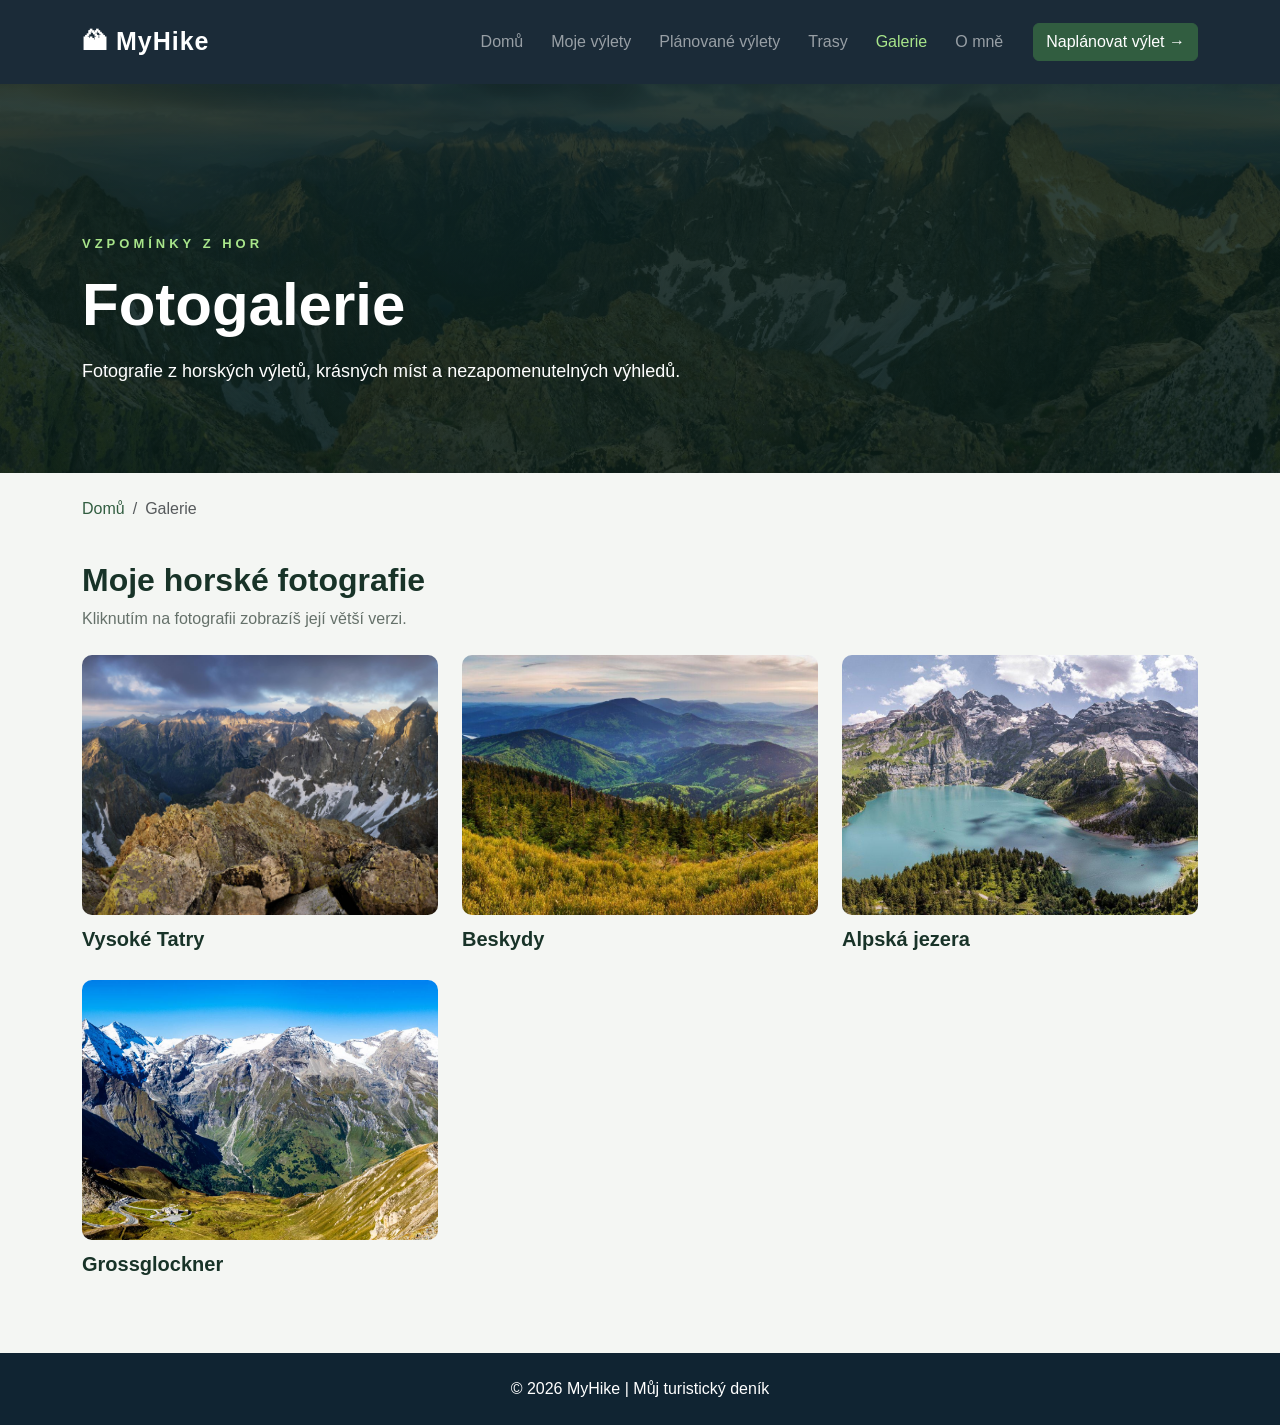
==== galerie.html @ 787a1495 "Add files via upload" ====
<!DOCTYPE html>
<html lang="cs">

<head>
    <meta charset="UTF-8">
    <meta name="viewport" content="width=device-width, initial-scale=1.0">

    <title>Galerie | MyHike</title>

    <link href="https://cdn.jsdelivr.net/npm/bootstrap@5.3.3/dist/css/bootstrap.min.css"
        rel="stylesheet">

    <link rel="stylesheet" href="css/style.css">
</head>

<body>

    <!-- NAVIGACE -->
    <nav class="navbar navbar-expand-lg navbar-dark">
        <div class="container">

            <a class="navbar-brand fw-bold" href="index.html">🏔 MyHike</a>

            <button class="navbar-toggler" type="button"
                data-bs-toggle="collapse" data-bs-target="#menu"
                aria-controls="menu" aria-expanded="false"
                aria-label="Otevřít navigaci">

                <span class="navbar-toggler-icon"></span>
            </button>

            <div class="collapse navbar-collapse" id="menu">

                <ul class="navbar-nav ms-auto">
                    <li class="nav-item"><a class="nav-link" href="index.html">Domů</a></li>
                    <li class="nav-item"><a class="nav-link" href="vylety.html">Moje výlety</a></li>
                    <li class="nav-item"><a class="nav-link" href="plany.html">Plánované výlety</a></li>
                    <li class="nav-item"><a class="nav-link" href="trasy.html">Trasy</a></li>
                    <li class="nav-item"><a class="nav-link active" href="galerie.html">Galerie</a></li>
                    <li class="nav-item"><a class="nav-link" href="kontakt.html">O mně</a></li>
                </ul>

                <a href="plany.html" class="btn btn-success ms-lg-3">
                    Naplánovat výlet →
                </a>

            </div>
        </div>
    </nav>


    <!-- HLAVIČKA -->
    <header class="subpage-header">
        <div class="container">

            <p class="hero-label">VZPOMÍNKY Z HOR</p>

            <h1>Fotogalerie</h1>

            <p>
                Fotografie z horských výletů,
                krásných míst a nezapomenutelných výhledů.
            </p>

        </div>
    </header>


    <!-- DROBEČKOVÁ NAVIGACE -->
    <div class="container mt-4">

        <nav aria-label="breadcrumb">
            <ol class="breadcrumb">

                <li class="breadcrumb-item">
                    <a href="index.html">Domů</a>
                </li>

                <li class="breadcrumb-item active" aria-current="page">
                    Galerie
                </li>

            </ol>
        </nav>

    </div>


    <!-- GALERIE -->
    <main class="container py-4">

        <div class="section-heading mb-4">
            <h2>Moje horské fotografie</h2>
            <p>Kliknutím na fotografii zobrazíš její větší verzi.</p>
        </div>


        <div class="row g-4">

            <!-- FOTO 1 -->
            <div class="col-12 col-sm-6 col-lg-4">
                <button class="gallery-button"
                    type="button"
                    data-bs-toggle="modal"
                    data-bs-target="#photoModal"
                    data-photo="images/uvod1.jpg"
                    data-title="Vysoké Tatry"
                    data-description="Horské panorama Vysokých Tater.">

                    <img src="images/uvod1.jpg"
                        class="gallery-image"
                        alt="Vysoké Tatry">

                </button>
                <h3 class="gallery-caption">Vysoké Tatry</h3>
            </div>


            <!-- FOTO 2 -->
            <div class="col-12 col-sm-6 col-lg-4">
                <button class="gallery-button"
                    type="button"
                    data-bs-toggle="modal"
                    data-bs-target="#photoModal"
                    data-photo="images/uvod2.jpg"
                    data-title="Beskydy"
                    data-description="Krásná krajina Moravskoslezských Beskyd.">

                    <img src="images/uvod2.jpg"
                        class="gallery-image"
                        alt="Beskydy">

                </button>
                <h3 class="gallery-caption">Beskydy</h3>
            </div>


            <!-- FOTO 3 -->
            <div class="col-12 col-sm-6 col-lg-4">
                <button class="gallery-button"
                    type="button"
                    data-bs-toggle="modal"
                    data-bs-target="#photoModal"
                    data-photo="images/uvod3.jpg"
                    data-title="Alpská jezera"
                    data-description="Horské jezero obklopené alpskými vrcholy.">

                    <img src="images/uvod3.jpg"
                        class="gallery-image"
                        alt="Alpské jezero">

                </button>
                <h3 class="gallery-caption">Alpská jezera</h3>
            </div>


            <!-- FOTO 4 -->
            <div class="col-12 col-sm-6 col-lg-4">
                <button class="gallery-button"
                    type="button"
                    data-bs-toggle="modal"
                    data-bs-target="#photoModal"
                    data-photo="images/uvod4.jpg"
                    data-title="Grossglockner"
                    data-description="Horská krajina v okolí Grossglockneru.">

                    <img src="images/uvod4.jpg"
                        class="gallery-image"
                        alt="Grossglockner">

                </button>
                <h3 class="gallery-caption">Grossglockner</h3>
            </div>

        </div>

    </main>


    <!-- MODÁLNÍ OKNO -->
    <div class="modal fade" id="photoModal" tabindex="-1"
        aria-labelledby="photoModalTitle" aria-hidden="true">

        <div class="modal-dialog modal-lg modal-dialog-centered">

            <div class="modal-content">

                <div class="modal-header">
                    <h2 class="modal-title fs-5" id="photoModalTitle">
                        Fotografie
                    </h2>

                    <button type="button" class="btn-close"
                        data-bs-dismiss="modal"
                        aria-label="Zavřít">
                    </button>
                </div>

                <div class="modal-body">

                    <img id="modalPhoto"
                        src=""
                        class="modal-photo"
                        alt="Zvětšená fotografie">

                    <p id="modalDescription" class="mt-3 mb-0"></p>

                </div>

                <div class="modal-footer">
                    <button type="button" class="btn btn-success"
                        data-bs-dismiss="modal">
                        Zavřít
                    </button>
                </div>

            </div>

        </div>
    </div>


    <!-- PATIČKA -->
    <footer class="text-center py-4 mt-5">
        <p class="mb-0">© 2026 MyHike | Můj turistický deník</p>
    </footer>


    <!-- BOOTSTRAP JAVASCRIPT -->
    <script src="https://cdn.jsdelivr.net/npm/bootstrap@5.3.3/dist/js/bootstrap.bundle.min.js"></script>


    <!-- FUNKCE GALERIE -->
    <script>
        const photoModal = document.getElementById('photoModal');

        photoModal.addEventListener('show.bs.modal', function (event) {

            const button = event.relatedTarget;

            const photo = button.getAttribute('data-photo');
            const title = button.getAttribute('data-title');
            const description = button.getAttribute('data-description');

            document.getElementById('modalPhoto').src = photo;
            document.getElementById('modalPhoto').alt = title;
            document.getElementById('photoModalTitle').textContent = title;
            document.getElementById('modalDescription').textContent = description;

        });
    </script>

</body>
</html>
---- css/style.css ----
/* ========================================
   MYHIKE - HLAVNÍ STYLY WEBU
   ======================================== */


/* ZÁKLADNÍ NASTAVENÍ */

* {
    box-sizing: border-box;
}

body {
    margin: 0;
    font-family: Arial, sans-serif;
    background-color: #f4f6f3;
    color: #183328;
}


/* ========================================
   NAVIGACE
   ======================================== */

.navbar {
    position: relative;
    background-color: #1b2b38;
    padding: 18px 0;
    width: 100%;
    z-index: 1000;
}

.navbar-brand {
    font-size: 25px;
    font-weight: bold;
    letter-spacing: 1px;
}

.nav-link {
    margin: 0 6px;
    transition: color 0.3s;
}

.nav-link:hover {
    color: #a8e58a !important;
}

.nav-link.active {
    color: #a8e58a !important;
}


/* ========================================
   ÚVODNÍ CAROUSEL
   ======================================== */

#heroCarousel {
    position: relative;
    width: 100%;
    overflow: hidden;
}

#heroCarousel .carousel-inner {
    width: 100%;
}

#heroCarousel .carousel-item {
    height: 720px;
    background-color: transparent;
}

#heroCarousel .carousel-item img {
    display: block;
    width: 100%;
    height: 720px;
    object-fit: cover;
}

.hero-image {
    display: block;
    width: 100%;
    height: 720px;
    object-fit: cover;
    object-position: center;
    filter: brightness(55%);
}


/* TEXT PŘES FOTOGRAFIE */

.hero-overlay {
    position: absolute;
    inset: 0;
    display: flex;
    align-items: center;
    color: white;
    pointer-events: none;
    z-index: 2;
}

.hero-overlay .container {
    padding-top: 80px;
}

.hero-label {
    letter-spacing: 4px;
    font-size: 13px;
    font-weight: bold;
    color: #a8e58a;
}

.hero-overlay h1 {
    font-size: clamp(42px, 6vw, 76px);
    font-weight: bold;
    line-height: 1.1;
    margin: 25px 0;
}

.hero-overlay h1 span {
    color: #a8e58a;
}

.hero-text {
    max-width: 470px;
    font-size: 18px;
    line-height: 1.7;
    margin-bottom: 30px;
}

.hero-overlay a {
    pointer-events: auto;
}


/* OVLÁDÁNÍ CAROUSELU */

#heroCarousel .carousel-indicators {
    z-index: 4;
}

#heroCarousel .carousel-control-prev,
#heroCarousel .carousel-control-next {
    z-index: 4;
    width: 8%;
}


/* ========================================
   TLAČÍTKA
   ======================================== */

.btn-success {
    background-color: #315d40;
    border-color: #315d40;
}

.btn-success:hover {
    background-color: #244832;
    border-color: #244832;
}


/* ========================================
   STATISTIKY
   ======================================== */

.statistics {
    background-color: #ffffff;
    padding: 50px 0;
}

.statistics h2 {
    color: #315d40;
    font-size: 38px;
    font-weight: bold;
}

.statistics p {
    color: #65716a;
    font-size: 16px;
}


/* ========================================
   PATIČKA
   ======================================== */

footer {
    background-color: #102432;
    color: white;
}


/* ========================================
   RESPONZIVNÍ ZOBRAZENÍ
   ======================================== */

@media (max-width: 768px) {

    .navbar {
        padding: 12px 0;
    }

    #heroCarousel .carousel-item {
        height: 650px;
    }

    .hero-image {
        height: 650px;
    }

    .hero-overlay .container {
        padding-top: 100px;
    }

    .hero-overlay h1 {
        font-size: 42px;
    }

    .hero-text {
        font-size: 16px;
        max-width: 90%;
    }

    .statistics h2 {
        font-size: 32px;
    }

}


@media (max-width: 480px) {

    #heroCarousel .carousel-item {
        height: 600px;
    }

    .hero-image {
        height: 600px;
    }

    .hero-overlay h1 {
        font-size: 36px;
    }

    .hero-label {
        font-size: 11px;
        letter-spacing: 2px;
    }

}

/* ========================================
   STRÁNKA MOJE VÝLETY
   ======================================== */

.subpage-header {
    background: linear-gradient(
        rgba(10, 30, 25, 0.85),
        rgba(10, 30, 25, 0.85)
    ),
    url("../images/uvod1.jpg") center/cover;

    color: white;
    padding: 150px 0 70px;
}

.subpage-header h1 {
    font-size: clamp(38px, 5vw, 60px);
    font-weight: bold;
    margin: 15px 0;
}

.subpage-header p:not(.hero-label) {
    max-width: 600px;
    font-size: 18px;
    line-height: 1.7;
}

.breadcrumb a {
    color: #315d40;
    text-decoration: none;
}

.section-heading h2 {
    color: #183328;
    font-size: 32px;
    font-weight: bold;
}

.section-heading p {
    color: #65716a;
}

.hike-card {
    border: none;
    border-radius: 12px;
    overflow: hidden;
    box-shadow: 0 4px 18px rgba(0, 0, 0, 0.08);
    transition: transform 0.3s, box-shadow 0.3s;
}

.hike-card:hover {
    transform: translateY(-5px);
    box-shadow: 0 8px 24px rgba(0, 0, 0, 0.14);
}

.hike-card .card-img-top {
    height: 230px;
    object-fit: cover;
}

.hike-card .card-title {
    color: #183328;
    font-size: 22px;
    font-weight: bold;
}

.hike-card .card-text {
    color: #65716a;
    line-height: 1.6;
}

.hike-detail {
    color: #315d40;
    font-size: 14px;
}

/* ========================================
   TABULKA TURISTICKÝCH TRAS
   ======================================== */

#trasyTable {
    font-size: 14px;
}

#trasyTable thead th {
    background-color: #1b2b38;
    color: white;
    padding: 14px 10px;
    white-space: nowrap;
}

#trasyTable tbody td {
    padding: 12px 10px;
}

.dataTables_wrapper {
    margin-top: 20px;
    margin-bottom: 30px;
}

.dataTables_wrapper .form-control,
.dataTables_wrapper .form-select {
    border-radius: 6px;
    border: 1px solid #ced4da;
}

.dataTables_wrapper .page-link {
    color: #315d40;
}


.dataTables_wrapper .page-item.active .page-link {
    background-color: transparent;
    border-color: #315d40;
    color: #315d40;
    font-weight: bold;
}

/* ========================================
   FOTOGALERIE
   ======================================== */

.gallery-button {
    display: block;
    width: 100%;
    padding: 0;
    border: none;
    background: transparent;
    overflow: hidden;
    border-radius: 10px;
    cursor: pointer;
}

.gallery-image {
    display: block;
    width: 100%;
    height: 260px;
    object-fit: cover;
    transition: transform 0.4s, filter 0.4s;
}

.gallery-button:hover .gallery-image {
    transform: scale(1.05);
    filter: brightness(80%);
}

.gallery-caption {
    margin-top: 12px;
    margin-bottom: 5px;
    font-size: 20px;
    font-weight: bold;
    color: #183328;
}

.modal-photo {
    display: block;
    width: 100%;
    max-height: 65vh;
    object-fit: contain;
    border-radius: 8px;
}

/* ========================================
   STRÁNKA O MNĚ A KONTAKT
   ======================================== */

.about-section {
    max-width: 850px;
}

.about-section p {
    color: #65716a;
    font-size: 17px;
    line-height: 1.8;
}

.contact-section {
    max-width: 900px;
    margin: 0 auto;
    padding: 30px;
    background-color: white;
    border-radius: 12px;
    box-shadow: 0 4px 18px rgba(0, 0, 0, 0.07);
}

.contact-form .form-label {
    font-weight: 600;
    color: #183328;
}

.contact-form .form-control,
.contact-form .form-select {
    padding: 11px 12px;
    border-color: #d5ddd7;
}

.contact-form .form-control:focus,
.contact-form .form-select:focus {
    border-color: #315d40;
    box-shadow: 0 0 0 0.2rem rgba(49, 93, 64, 0.15);
}

.contact-form .form-check-input:checked {
    background-color: #315d40;
    border-color: #315d40;
}

@media (max-width: 576px) {
    .contact-section {
        padding: 20px 15px;
    }
}

/* ========================================
   PŘEPÍNACÍ ZÁLOŽKY
   ======================================== */

.tabs-section {
    max-width: 1140px;
}

.hike-tab-content {
    background-color: white;
    border: 1px solid #dee2e6;
    border-top: none;
    padding: 30px;
    border-radius: 0 0 10px 10px;
    min-height: 250px;
}

.hike-tab-content h3 {
    color: #183328;
    font-size: 24px;
    font-weight: bold;
    margin-bottom: 15px;
}

.hike-tab-content p,
.hike-tab-content li {
    color: #65716a;
    line-height: 1.8;
}

.hike-tab-content ul {
    padding-left: 22px;
    margin-bottom: 22px;
}

#myHikeTabs .nav-link {
    color: #315d40;
}

#myHikeTabs .nav-link.active {
    color: #183328;
    font-weight: bold;
    border-color: #dee2e6 #dee2e6 white;
}

@media (max-width: 576px) {

    .hike-tab-content {
        padding: 20px 15px;
    }

    #myHikeTabs .nav-link {
        padding: 10px 8px;
        font-size: 13px;
    }

}
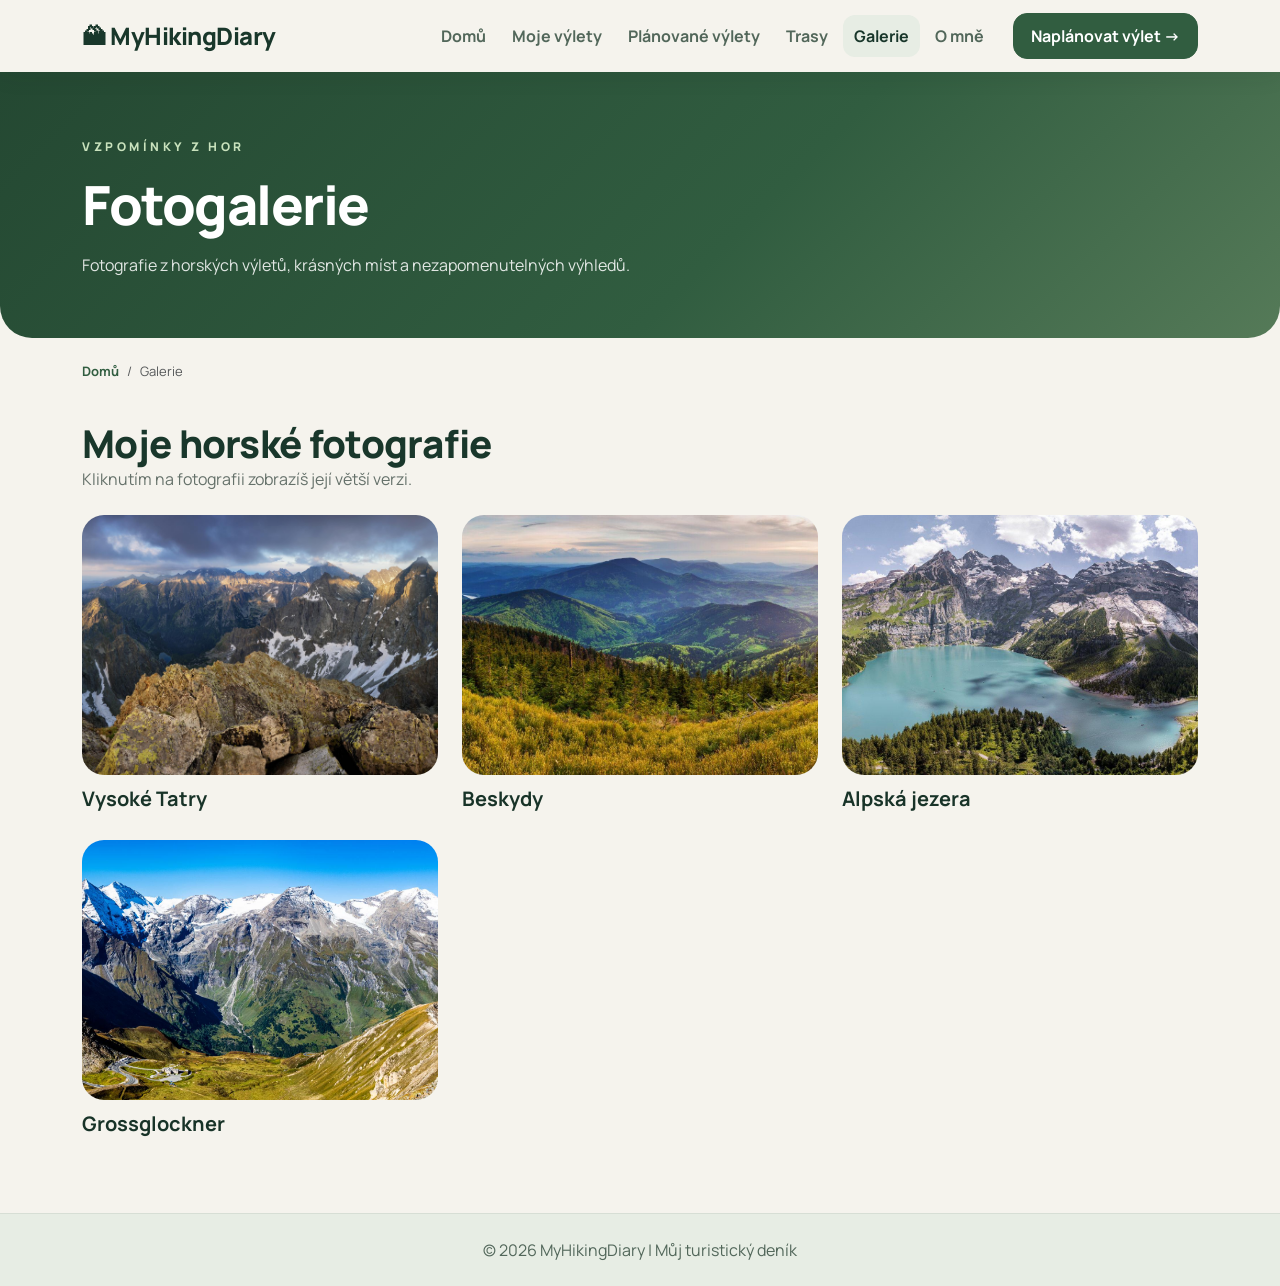
==== commit b5aed290: "Add files via upload" ====
--- a/galerie.html
+++ b/galerie.html
@@ -1,255 +1,260 @@
-
-<!DOCTYPE html>
-<html lang="cs">
-
-<head>
-    <meta charset="UTF-8">
-    <meta name="viewport" content="width=device-width, initial-scale=1.0">
-
-    <title>Galerie | MyHike</title>
-
-    <link href="https://cdn.jsdelivr.net/npm/bootstrap@5.3.3/dist/css/bootstrap.min.css"
-        rel="stylesheet">
-
-    <link rel="stylesheet" href="css/style.css">
-</head>
-
-<body>
-
-    <!-- NAVIGACE -->
-    <nav class="navbar navbar-expand-lg navbar-dark">
-        <div class="container">
-
-            <a class="navbar-brand fw-bold" href="index.html">🏔 MyHike</a>
-
-            <button class="navbar-toggler" type="button"
-                data-bs-toggle="collapse" data-bs-target="#menu"
-                aria-controls="menu" aria-expanded="false"
-                aria-label="Otevřít navigaci">
-
-                <span class="navbar-toggler-icon"></span>
-            </button>
-
-            <div class="collapse navbar-collapse" id="menu">
-
-                <ul class="navbar-nav ms-auto">
-                    <li class="nav-item"><a class="nav-link" href="index.html">Domů</a></li>
-                    <li class="nav-item"><a class="nav-link" href="vylety.html">Moje výlety</a></li>
-                    <li class="nav-item"><a class="nav-link" href="plany.html">Plánované výlety</a></li>
-                    <li class="nav-item"><a class="nav-link" href="trasy.html">Trasy</a></li>
-                    <li class="nav-item"><a class="nav-link active" href="galerie.html">Galerie</a></li>
-                    <li class="nav-item"><a class="nav-link" href="kontakt.html">O mně</a></li>
-                </ul>
-
-                <a href="plany.html" class="btn btn-success ms-lg-3">
-                    Naplánovat výlet →
-                </a>
-
-            </div>
-        </div>
-    </nav>
-
-
-    <!-- HLAVIČKA -->
-    <header class="subpage-header">
-        <div class="container">
-
-            <p class="hero-label">VZPOMÍNKY Z HOR</p>
-
-            <h1>Fotogalerie</h1>
-
-            <p>
-                Fotografie z horských výletů,
-                krásných míst a nezapomenutelných výhledů.
-            </p>
-
-        </div>
-    </header>
-
-
-    <!-- DROBEČKOVÁ NAVIGACE -->
-    <div class="container mt-4">
-
-        <nav aria-label="breadcrumb">
-            <ol class="breadcrumb">
-
-                <li class="breadcrumb-item">
-                    <a href="index.html">Domů</a>
-                </li>
-
-                <li class="breadcrumb-item active" aria-current="page">
-                    Galerie
-                </li>
-
-            </ol>
-        </nav>
-
-    </div>
-
-
-    <!-- GALERIE -->
-    <main class="container py-4">
-
-        <div class="section-heading mb-4">
-            <h2>Moje horské fotografie</h2>
-            <p>Kliknutím na fotografii zobrazíš její větší verzi.</p>
-        </div>
-
-
-        <div class="row g-4">
-
-            <!-- FOTO 1 -->
-            <div class="col-12 col-sm-6 col-lg-4">
-                <button class="gallery-button"
-                    type="button"
-                    data-bs-toggle="modal"
-                    data-bs-target="#photoModal"
-                    data-photo="images/uvod1.jpg"
-                    data-title="Vysoké Tatry"
-                    data-description="Horské panorama Vysokých Tater.">
-
-                    <img src="images/uvod1.jpg"
-                        class="gallery-image"
-                        alt="Vysoké Tatry">
-
-                </button>
-                <h3 class="gallery-caption">Vysoké Tatry</h3>
-            </div>
-
-
-            <!-- FOTO 2 -->
-            <div class="col-12 col-sm-6 col-lg-4">
-                <button class="gallery-button"
-                    type="button"
-                    data-bs-toggle="modal"
-                    data-bs-target="#photoModal"
-                    data-photo="images/uvod2.jpg"
-                    data-title="Beskydy"
-                    data-description="Krásná krajina Moravskoslezských Beskyd.">
-
-                    <img src="images/uvod2.jpg"
-                        class="gallery-image"
-                        alt="Beskydy">
-
-                </button>
-                <h3 class="gallery-caption">Beskydy</h3>
-            </div>
-
-
-            <!-- FOTO 3 -->
-            <div class="col-12 col-sm-6 col-lg-4">
-                <button class="gallery-button"
-                    type="button"
-                    data-bs-toggle="modal"
-                    data-bs-target="#photoModal"
-                    data-photo="images/uvod3.jpg"
-                    data-title="Alpská jezera"
-                    data-description="Horské jezero obklopené alpskými vrcholy.">
-
-                    <img src="images/uvod3.jpg"
-                        class="gallery-image"
-                        alt="Alpské jezero">
-
-                </button>
-                <h3 class="gallery-caption">Alpská jezera</h3>
-            </div>
-
-
-            <!-- FOTO 4 -->
-            <div class="col-12 col-sm-6 col-lg-4">
-                <button class="gallery-button"
-                    type="button"
-                    data-bs-toggle="modal"
-                    data-bs-target="#photoModal"
-                    data-photo="images/uvod4.jpg"
-                    data-title="Grossglockner"
-                    data-description="Horská krajina v okolí Grossglockneru.">
-
-                    <img src="images/uvod4.jpg"
-                        class="gallery-image"
-                        alt="Grossglockner">
-
-                </button>
-                <h3 class="gallery-caption">Grossglockner</h3>
-            </div>
-
-        </div>
-
-    </main>
-
-
-    <!-- MODÁLNÍ OKNO -->
-    <div class="modal fade" id="photoModal" tabindex="-1"
-        aria-labelledby="photoModalTitle" aria-hidden="true">
-
-        <div class="modal-dialog modal-lg modal-dialog-centered">
-
-            <div class="modal-content">
-
-                <div class="modal-header">
-                    <h2 class="modal-title fs-5" id="photoModalTitle">
-                        Fotografie
-                    </h2>
-
-                    <button type="button" class="btn-close"
-                        data-bs-dismiss="modal"
-                        aria-label="Zavřít">
-                    </button>
-                </div>
-
-                <div class="modal-body">
-
-                    <img id="modalPhoto"
-                        src=""
-                        class="modal-photo"
-                        alt="Zvětšená fotografie">
-
-                    <p id="modalDescription" class="mt-3 mb-0"></p>
-
-                </div>
-
-                <div class="modal-footer">
-                    <button type="button" class="btn btn-success"
-                        data-bs-dismiss="modal">
-                        Zavřít
-                    </button>
-                </div>
-
-            </div>
-
-        </div>
-    </div>
-
-
-    <!-- PATIČKA -->
-    <footer class="text-center py-4 mt-5">
-        <p class="mb-0">© 2026 MyHike | Můj turistický deník</p>
-    </footer>
-
-
-    <!-- BOOTSTRAP JAVASCRIPT -->
-    <script src="https://cdn.jsdelivr.net/npm/bootstrap@5.3.3/dist/js/bootstrap.bundle.min.js"></script>
-
-
-    <!-- FUNKCE GALERIE -->
-    <script>
-        const photoModal = document.getElementById('photoModal');
-
-        photoModal.addEventListener('show.bs.modal', function (event) {
-
-            const button = event.relatedTarget;
-
-            const photo = button.getAttribute('data-photo');
-            const title = button.getAttribute('data-title');
-            const description = button.getAttribute('data-description');
-
-            document.getElementById('modalPhoto').src = photo;
-            document.getElementById('modalPhoto').alt = title;
-            document.getElementById('photoModalTitle').textContent = title;
-            document.getElementById('modalDescription').textContent = description;
-
-        });
-    </script>
-
-</body>
-</html>
+
+<!DOCTYPE html>
+<html lang="cs">
+
+<head>
+    <meta charset="UTF-8">
+    <meta name="viewport" content="width=device-width, initial-scale=1.0">
+
+    <!-- Jednotné písmo Manrope -->
+    <link rel="preconnect" href="https://fonts.googleapis.com">
+    <link rel="preconnect" href="https://fonts.gstatic.com" crossorigin>
+    <link href="https://fonts.googleapis.com/css2?family=Manrope:wght@400;500;600;700;800&display=swap" rel="stylesheet">
+
+    <title>Galerie | MyHikingDiary</title>
+
+    <link href="https://cdn.jsdelivr.net/npm/bootstrap@5.3.3/dist/css/bootstrap.min.css"
+        rel="stylesheet">
+
+    <link rel="stylesheet" href="css/style.css">
+</head>
+
+<body>
+
+    <!-- NAVIGACE -->
+    <nav class="navbar navbar-expand-lg navbar-light sticky-top">
+        <div class="container">
+
+            <a class="navbar-brand fw-bold" href="index.html">🏔 MyHikingDiary</a>
+
+            <button class="navbar-toggler" type="button"
+                data-bs-toggle="collapse" data-bs-target="#menu"
+                aria-controls="menu" aria-expanded="false"
+                aria-label="Otevřít navigaci">
+
+                <span class="navbar-toggler-icon"></span>
+            </button>
+
+            <div class="collapse navbar-collapse" id="menu">
+
+                <ul class="navbar-nav ms-auto">
+                    <li class="nav-item"><a class="nav-link" href="index.html">Domů</a></li>
+                    <li class="nav-item"><a class="nav-link" href="vylety.html">Moje výlety</a></li>
+                    <li class="nav-item"><a class="nav-link" href="plany.html">Plánované výlety</a></li>
+                    <li class="nav-item"><a class="nav-link" href="trasy.html">Trasy</a></li>
+                    <li class="nav-item"><a class="nav-link active" href="galerie.html">Galerie</a></li>
+                    <li class="nav-item"><a class="nav-link" href="kontakt.html">O mně</a></li>
+                </ul>
+
+                <a href="plany.html" class="btn btn-success ms-lg-3">
+                    Naplánovat výlet →
+                </a>
+
+            </div>
+        </div>
+    </nav>
+
+
+    <!-- HLAVIČKA -->
+    <header class="subpage-header">
+        <div class="container">
+
+            <p class="hero-label">VZPOMÍNKY Z HOR</p>
+
+            <h1>Fotogalerie</h1>
+
+            <p>
+                Fotografie z horských výletů,
+                krásných míst a nezapomenutelných výhledů.
+            </p>
+
+        </div>
+    </header>
+
+
+    <!-- DROBEČKOVÁ NAVIGACE -->
+    <div class="container mt-4">
+
+        <nav aria-label="breadcrumb">
+            <ol class="breadcrumb">
+
+                <li class="breadcrumb-item">
+                    <a href="index.html">Domů</a>
+                </li>
+
+                <li class="breadcrumb-item active" aria-current="page">
+                    Galerie
+                </li>
+
+            </ol>
+        </nav>
+
+    </div>
+
+
+    <!-- GALERIE -->
+    <main class="container py-4">
+
+        <div class="section-heading mb-4">
+            <h2>Moje horské fotografie</h2>
+            <p>Kliknutím na fotografii zobrazíš její větší verzi.</p>
+        </div>
+
+
+        <div class="row g-4">
+
+            <!-- FOTO 1 -->
+            <div class="col-12 col-sm-6 col-lg-4">
+                <button class="gallery-button"
+                    type="button"
+                    data-bs-toggle="modal"
+                    data-bs-target="#photoModal"
+                    data-photo="images/uvod1.jpg"
+                    data-title="Vysoké Tatry"
+                    data-description="Horské panorama Vysokých Tater.">
+
+                    <img src="images/uvod1.jpg"
+                        class="gallery-image"
+                        alt="Vysoké Tatry">
+
+                </button>
+                <h3 class="gallery-caption">Vysoké Tatry</h3>
+            </div>
+
+
+            <!-- FOTO 2 -->
+            <div class="col-12 col-sm-6 col-lg-4">
+                <button class="gallery-button"
+                    type="button"
+                    data-bs-toggle="modal"
+                    data-bs-target="#photoModal"
+                    data-photo="images/uvod2.jpg"
+                    data-title="Beskydy"
+                    data-description="Krásná krajina Moravskoslezských Beskyd.">
+
+                    <img src="images/uvod2.jpg"
+                        class="gallery-image"
+                        alt="Beskydy">
+
+                </button>
+                <h3 class="gallery-caption">Beskydy</h3>
+            </div>
+
+
+            <!-- FOTO 3 -->
+            <div class="col-12 col-sm-6 col-lg-4">
+                <button class="gallery-button"
+                    type="button"
+                    data-bs-toggle="modal"
+                    data-bs-target="#photoModal"
+                    data-photo="images/uvod3.jpg"
+                    data-title="Alpská jezera"
+                    data-description="Horské jezero obklopené alpskými vrcholy.">
+
+                    <img src="images/uvod3.jpg"
+                        class="gallery-image"
+                        alt="Alpské jezero">
+
+                </button>
+                <h3 class="gallery-caption">Alpská jezera</h3>
+            </div>
+
+
+            <!-- FOTO 4 -->
+            <div class="col-12 col-sm-6 col-lg-4">
+                <button class="gallery-button"
+                    type="button"
+                    data-bs-toggle="modal"
+                    data-bs-target="#photoModal"
+                    data-photo="images/uvod4.jpg"
+                    data-title="Grossglockner"
+                    data-description="Horská krajina v okolí Grossglockneru.">
+
+                    <img src="images/uvod4.jpg"
+                        class="gallery-image"
+                        alt="Grossglockner">
+
+                </button>
+                <h3 class="gallery-caption">Grossglockner</h3>
+            </div>
+
+        </div>
+
+    </main>
+
+
+    <!-- MODÁLNÍ OKNO -->
+    <div class="modal fade" id="photoModal" tabindex="-1"
+        aria-labelledby="photoModalTitle" aria-hidden="true">
+
+        <div class="modal-dialog modal-lg modal-dialog-centered">
+
+            <div class="modal-content">
+
+                <div class="modal-header">
+                    <h2 class="modal-title fs-5" id="photoModalTitle">
+                        Fotografie
+                    </h2>
+
+                    <button type="button" class="btn-close"
+                        data-bs-dismiss="modal"
+                        aria-label="Zavřít">
+                    </button>
+                </div>
+
+                <div class="modal-body">
+
+                    <img id="modalPhoto"
+                        src=""
+                        class="modal-photo"
+                        alt="Zvětšená fotografie">
+
+                    <p id="modalDescription" class="mt-3 mb-0"></p>
+
+                </div>
+
+                <div class="modal-footer">
+                    <button type="button" class="btn btn-success"
+                        data-bs-dismiss="modal">
+                        Zavřít
+                    </button>
+                </div>
+
+            </div>
+
+        </div>
+    </div>
+
+
+    <!-- PATIČKA -->
+    <footer class="text-center py-4 mt-5">
+        <p class="mb-0">© 2026 MyHikingDiary | Můj turistický deník</p>
+    </footer>
+
+
+    <!-- BOOTSTRAP JAVASCRIPT -->
+    <script src="https://cdn.jsdelivr.net/npm/bootstrap@5.3.3/dist/js/bootstrap.bundle.min.js"></script>
+
+
+    <!-- FUNKCE GALERIE -->
+    <script>
+        const photoModal = document.getElementById('photoModal');
+
+        photoModal.addEventListener('show.bs.modal', function (event) {
+
+            const button = event.relatedTarget;
+
+            const photo = button.getAttribute('data-photo');
+            const title = button.getAttribute('data-title');
+            const description = button.getAttribute('data-description');
+
+            document.getElementById('modalPhoto').src = photo;
+            document.getElementById('modalPhoto').alt = title;
+            document.getElementById('photoModalTitle').textContent = title;
+            document.getElementById('modalDescription').textContent = description;
+
+        });
+    </script>
+
+</body>
+</html>
--- a/css/style.css
+++ b/css/style.css
@@ -1,522 +1,1182 @@
-
-/* ========================================
-   MYHIKE - HLAVNÍ STYLY WEBU
-   ======================================== */
-
-
-/* ZÁKLADNÍ NASTAVENÍ */
-
-* {
-    box-sizing: border-box;
-}
-
-body {
-    margin: 0;
-    font-family: Arial, sans-serif;
-    background-color: #f4f6f3;
-    color: #183328;
-}
-
-
-/* ========================================
-   NAVIGACE
-   ======================================== */
-
-.navbar {
-    position: relative;
-    background-color: #1b2b38;
-    padding: 18px 0;
-    width: 100%;
-    z-index: 1000;
-}
-
-.navbar-brand {
-    font-size: 25px;
-    font-weight: bold;
-    letter-spacing: 1px;
-}
-
-.nav-link {
-    margin: 0 6px;
-    transition: color 0.3s;
-}
-
-.nav-link:hover {
-    color: #a8e58a !important;
-}
-
-.nav-link.active {
-    color: #a8e58a !important;
-}
-
-
-/* ========================================
-   ÚVODNÍ CAROUSEL
-   ======================================== */
-
-#heroCarousel {
-    position: relative;
-    width: 100%;
-    overflow: hidden;
-}
-
-#heroCarousel .carousel-inner {
-    width: 100%;
-}
-
-#heroCarousel .carousel-item {
-    height: 720px;
-    background-color: transparent;
-}
-
-#heroCarousel .carousel-item img {
-    display: block;
-    width: 100%;
-    height: 720px;
-    object-fit: cover;
-}
-
-.hero-image {
-    display: block;
-    width: 100%;
-    height: 720px;
-    object-fit: cover;
-    object-position: center;
-    filter: brightness(55%);
-}
-
-
-/* TEXT PŘES FOTOGRAFIE */
-
-.hero-overlay {
-    position: absolute;
-    inset: 0;
-    display: flex;
-    align-items: center;
-    color: white;
-    pointer-events: none;
-    z-index: 2;
-}
-
-.hero-overlay .container {
-    padding-top: 80px;
-}
-
-.hero-label {
-    letter-spacing: 4px;
-    font-size: 13px;
-    font-weight: bold;
-    color: #a8e58a;
-}
-
-.hero-overlay h1 {
-    font-size: clamp(42px, 6vw, 76px);
-    font-weight: bold;
-    line-height: 1.1;
-    margin: 25px 0;
-}
-
-.hero-overlay h1 span {
-    color: #a8e58a;
-}
-
-.hero-text {
-    max-width: 470px;
-    font-size: 18px;
-    line-height: 1.7;
-    margin-bottom: 30px;
-}
-
-.hero-overlay a {
-    pointer-events: auto;
-}
-
-
-/* OVLÁDÁNÍ CAROUSELU */
-
-#heroCarousel .carousel-indicators {
-    z-index: 4;
-}
-
-#heroCarousel .carousel-control-prev,
-#heroCarousel .carousel-control-next {
-    z-index: 4;
-    width: 8%;
-}
-
-
-/* ========================================
-   TLAČÍTKA
-   ======================================== */
-
-.btn-success {
-    background-color: #315d40;
-    border-color: #315d40;
-}
-
-.btn-success:hover {
-    background-color: #244832;
-    border-color: #244832;
-}
-
-
-/* ========================================
-   STATISTIKY
-   ======================================== */
-
-.statistics {
-    background-color: #ffffff;
-    padding: 50px 0;
-}
-
-.statistics h2 {
-    color: #315d40;
-    font-size: 38px;
-    font-weight: bold;
-}
-
-.statistics p {
-    color: #65716a;
-    font-size: 16px;
-}
-
-
-/* ========================================
-   PATIČKA
-   ======================================== */
-
-footer {
-    background-color: #102432;
-    color: white;
-}
-
-
-/* ========================================
-   RESPONZIVNÍ ZOBRAZENÍ
-   ======================================== */
-
-@media (max-width: 768px) {
-
-    .navbar {
-        padding: 12px 0;
-    }
-
-    #heroCarousel .carousel-item {
-        height: 650px;
-    }
-
-    .hero-image {
-        height: 650px;
-    }
-
-    .hero-overlay .container {
-        padding-top: 100px;
-    }
-
-    .hero-overlay h1 {
-        font-size: 42px;
-    }
-
-    .hero-text {
-        font-size: 16px;
-        max-width: 90%;
-    }
-
-    .statistics h2 {
-        font-size: 32px;
-    }
-
-}
-
-
-@media (max-width: 480px) {
-
-    #heroCarousel .carousel-item {
-        height: 600px;
-    }
-
-    .hero-image {
-        height: 600px;
-    }
-
-    .hero-overlay h1 {
-        font-size: 36px;
-    }
-
-    .hero-label {
-        font-size: 11px;
-        letter-spacing: 2px;
-    }
-
-}
-
-/* ========================================
-   STRÁNKA MOJE VÝLETY
-   ======================================== */
-
-.subpage-header {
-    background: linear-gradient(
-        rgba(10, 30, 25, 0.85),
-        rgba(10, 30, 25, 0.85)
-    ),
-    url("../images/uvod1.jpg") center/cover;
-
-    color: white;
-    padding: 150px 0 70px;
-}
-
-.subpage-header h1 {
-    font-size: clamp(38px, 5vw, 60px);
-    font-weight: bold;
-    margin: 15px 0;
-}
-
-.subpage-header p:not(.hero-label) {
-    max-width: 600px;
-    font-size: 18px;
-    line-height: 1.7;
-}
-
-.breadcrumb a {
-    color: #315d40;
-    text-decoration: none;
-}
-
-.section-heading h2 {
-    color: #183328;
-    font-size: 32px;
-    font-weight: bold;
-}
-
-.section-heading p {
-    color: #65716a;
-}
-
-.hike-card {
-    border: none;
-    border-radius: 12px;
-    overflow: hidden;
-    box-shadow: 0 4px 18px rgba(0, 0, 0, 0.08);
-    transition: transform 0.3s, box-shadow 0.3s;
-}
-
-.hike-card:hover {
-    transform: translateY(-5px);
-    box-shadow: 0 8px 24px rgba(0, 0, 0, 0.14);
-}
-
-.hike-card .card-img-top {
-    height: 230px;
-    object-fit: cover;
-}
-
-.hike-card .card-title {
-    color: #183328;
-    font-size: 22px;
-    font-weight: bold;
-}
-
-.hike-card .card-text {
-    color: #65716a;
-    line-height: 1.6;
-}
-
-.hike-detail {
-    color: #315d40;
-    font-size: 14px;
-}
-
-/* ========================================
-   TABULKA TURISTICKÝCH TRAS
-   ======================================== */
-
-#trasyTable {
-    font-size: 14px;
-}
-
-#trasyTable thead th {
-    background-color: #1b2b38;
-    color: white;
-    padding: 14px 10px;
-    white-space: nowrap;
-}
-
-#trasyTable tbody td {
-    padding: 12px 10px;
-}
-
-.dataTables_wrapper {
-    margin-top: 20px;
-    margin-bottom: 30px;
-}
-
-.dataTables_wrapper .form-control,
-.dataTables_wrapper .form-select {
-    border-radius: 6px;
-    border: 1px solid #ced4da;
-}
-
-.dataTables_wrapper .page-link {
-    color: #315d40;
-}
-
-
-.dataTables_wrapper .page-item.active .page-link {
-    background-color: transparent;
-    border-color: #315d40;
-    color: #315d40;
-    font-weight: bold;
-}
-
-/* ========================================
-   FOTOGALERIE
-   ======================================== */
-
-.gallery-button {
-    display: block;
-    width: 100%;
-    padding: 0;
-    border: none;
-    background: transparent;
-    overflow: hidden;
-    border-radius: 10px;
-    cursor: pointer;
-}
-
-.gallery-image {
-    display: block;
-    width: 100%;
-    height: 260px;
-    object-fit: cover;
-    transition: transform 0.4s, filter 0.4s;
-}
-
-.gallery-button:hover .gallery-image {
-    transform: scale(1.05);
-    filter: brightness(80%);
-}
-
-.gallery-caption {
-    margin-top: 12px;
-    margin-bottom: 5px;
-    font-size: 20px;
-    font-weight: bold;
-    color: #183328;
-}
-
-.modal-photo {
-    display: block;
-    width: 100%;
-    max-height: 65vh;
-    object-fit: contain;
-    border-radius: 8px;
-}
-
-/* ========================================
-   STRÁNKA O MNĚ A KONTAKT
-   ======================================== */
-
-.about-section {
-    max-width: 850px;
-}
-
-.about-section p {
-    color: #65716a;
-    font-size: 17px;
-    line-height: 1.8;
-}
-
-.contact-section {
-    max-width: 900px;
-    margin: 0 auto;
-    padding: 30px;
-    background-color: white;
-    border-radius: 12px;
-    box-shadow: 0 4px 18px rgba(0, 0, 0, 0.07);
-}
-
-.contact-form .form-label {
-    font-weight: 600;
-    color: #183328;
-}
-
-.contact-form .form-control,
-.contact-form .form-select {
-    padding: 11px 12px;
-    border-color: #d5ddd7;
-}
-
-.contact-form .form-control:focus,
-.contact-form .form-select:focus {
-    border-color: #315d40;
-    box-shadow: 0 0 0 0.2rem rgba(49, 93, 64, 0.15);
-}
-
-.contact-form .form-check-input:checked {
-    background-color: #315d40;
-    border-color: #315d40;
-}
-
-@media (max-width: 576px) {
-    .contact-section {
-        padding: 20px 15px;
-    }
-}
-
-/* ========================================
-   PŘEPÍNACÍ ZÁLOŽKY
-   ======================================== */
-
-.tabs-section {
-    max-width: 1140px;
-}
-
-.hike-tab-content {
-    background-color: white;
-    border: 1px solid #dee2e6;
-    border-top: none;
-    padding: 30px;
-    border-radius: 0 0 10px 10px;
-    min-height: 250px;
-}
-
-.hike-tab-content h3 {
-    color: #183328;
-    font-size: 24px;
-    font-weight: bold;
-    margin-bottom: 15px;
-}
-
-.hike-tab-content p,
-.hike-tab-content li {
-    color: #65716a;
-    line-height: 1.8;
-}
-
-.hike-tab-content ul {
-    padding-left: 22px;
-    margin-bottom: 22px;
-}
-
-#myHikeTabs .nav-link {
-    color: #315d40;
-}
-
-#myHikeTabs .nav-link.active {
-    color: #183328;
-    font-weight: bold;
-    border-color: #dee2e6 #dee2e6 white;
-}
-
-@media (max-width: 576px) {
-
-    .hike-tab-content {
-        padding: 20px 15px;
-    }
-
-    #myHikeTabs .nav-link {
-        padding: 10px 8px;
-        font-size: 13px;
-    }
-
-}
+
+/* ========================================
+   MYHIKE - HLAVNÍ STYLY WEBU
+   ======================================== */
+
+
+/* ZÁKLADNÍ NASTAVENÍ */
+
+* {
+    box-sizing: border-box;
+}
+
+body {
+    margin: 0;
+    font-family: Arial, sans-serif;
+    background-color: #f4f6f3;
+    color: #183328;
+}
+
+
+/* ========================================
+   NAVIGACE
+   ======================================== */
+
+.navbar {
+    position: relative;
+    background-color: #1b2b38;
+    padding: 18px 0;
+    width: 100%;
+    z-index: 1000;
+}
+
+.navbar-brand {
+    font-size: 25px;
+    font-weight: bold;
+    letter-spacing: 1px;
+}
+
+.nav-link {
+    margin: 0 6px;
+    transition: color 0.3s;
+}
+
+.nav-link:hover {
+    color: #a8e58a !important;
+}
+
+.nav-link.active {
+    color: #a8e58a !important;
+}
+
+
+/* ========================================
+   ÚVODNÍ CAROUSEL
+   ======================================== */
+
+#heroCarousel {
+    position: relative;
+    width: 100%;
+    overflow: hidden;
+}
+
+#heroCarousel .carousel-inner {
+    width: 100%;
+}
+
+#heroCarousel .carousel-item {
+    height: 720px;
+    background-color: transparent;
+}
+
+#heroCarousel .carousel-item img {
+    display: block;
+    width: 100%;
+    height: 720px;
+    object-fit: cover;
+}
+
+.hero-image {
+    display: block;
+    width: 100%;
+    height: 720px;
+    object-fit: cover;
+    object-position: center;
+    filter: brightness(55%);
+}
+
+
+/* TEXT PŘES FOTOGRAFIE */
+
+.hero-overlay {
+    position: absolute;
+    inset: 0;
+    display: flex;
+    align-items: center;
+    color: white;
+    pointer-events: none;
+    z-index: 2;
+}
+
+.hero-overlay .container {
+    padding-top: 80px;
+}
+
+.hero-label {
+    letter-spacing: 4px;
+    font-size: 13px;
+    font-weight: bold;
+    color: #a8e58a;
+}
+
+.hero-overlay h1 {
+    font-size: clamp(42px, 6vw, 76px);
+    font-weight: bold;
+    line-height: 1.1;
+    margin: 25px 0;
+}
+
+.hero-overlay h1 span {
+    color: #a8e58a;
+}
+
+.hero-text {
+    max-width: 470px;
+    font-size: 18px;
+    line-height: 1.7;
+    margin-bottom: 30px;
+}
+
+.hero-overlay a {
+    pointer-events: auto;
+}
+
+
+/* OVLÁDÁNÍ CAROUSELU */
+
+#heroCarousel .carousel-indicators {
+    z-index: 4;
+}
+
+#heroCarousel .carousel-control-prev,
+#heroCarousel .carousel-control-next {
+    z-index: 4;
+    width: 8%;
+}
+
+
+/* ========================================
+   TLAČÍTKA
+   ======================================== */
+
+.btn-success {
+    background-color: #315d40;
+    border-color: #315d40;
+}
+
+.btn-success:hover {
+    background-color: #244832;
+    border-color: #244832;
+}
+
+
+/* ========================================
+   STATISTIKY
+   ======================================== */
+
+/* Statistiky – zelené bubliny */
+.stats-section {
+    padding: 35px 0;
+}
+
+.stat-card {
+    background: #315d40;
+    color: white;
+    border-radius: 24px;
+    padding: 25px 15px;
+    text-align: center;
+    height: 100%;
+    box-shadow: 0 6px 18px rgba(24, 51, 40, 0.12);
+}
+
+.stat-card h3 {
+    color: white;
+    font-size: 28px;
+    font-weight: 800;
+    margin-bottom: 5px;
+}
+
+.stat-card p {
+    color: #edf4ed;
+    margin-bottom: 0;
+}
+
+
+/* ========================================
+   PATIČKA
+   ======================================== */
+
+footer {
+    background-color: #102432;
+    color: white;
+}
+
+
+/* ========================================
+   RESPONZIVNÍ ZOBRAZENÍ
+   ======================================== */
+
+@media (max-width: 768px) {
+
+    .navbar {
+        padding: 12px 0;
+    }
+
+    #heroCarousel .carousel-item {
+        height: 650px;
+    }
+
+    .hero-image {
+        height: 650px;
+    }
+
+    .hero-overlay .container {
+        padding-top: 100px;
+    }
+
+    .hero-overlay h1 {
+        font-size: 42px;
+    }
+
+    .hero-text {
+        font-size: 16px;
+        max-width: 90%;
+    }
+
+    .statistics h2 {
+        font-size: 32px;
+    }
+
+}
+
+
+@media (max-width: 480px) {
+
+    #heroCarousel .carousel-item {
+        height: 600px;
+    }
+
+    .hero-image {
+        height: 600px;
+    }
+
+    .hero-overlay h1 {
+        font-size: 36px;
+    }
+
+    .hero-label {
+        font-size: 11px;
+        letter-spacing: 2px;
+    }
+
+}
+
+/* ========================================
+   STRÁNKA MOJE VÝLETY
+   ======================================== */
+
+.subpage-header {
+    background: linear-gradient(
+        rgba(10, 30, 25, 0.85),
+        rgba(10, 30, 25, 0.85)
+    ),
+    url("../images/uvod1.jpg") center/cover;
+
+    color: white;
+    padding: 150px 0 70px;
+}
+
+.subpage-header h1 {
+    font-size: clamp(38px, 5vw, 60px);
+    font-weight: bold;
+    margin: 15px 0;
+}
+
+.subpage-header p:not(.hero-label) {
+    max-width: 600px;
+    font-size: 18px;
+    line-height: 1.7;
+}
+
+.breadcrumb a {
+    color: #315d40;
+    text-decoration: none;
+}
+
+.section-heading h2 {
+    color: #183328;
+    font-size: 32px;
+    font-weight: bold;
+}
+
+.section-heading p {
+    color: #65716a;
+}
+
+.hike-card {
+    border: none;
+    border-radius: 12px;
+    overflow: hidden;
+    box-shadow: 0 4px 18px rgba(0, 0, 0, 0.08);
+    transition: transform 0.3s, box-shadow 0.3s;
+}
+
+.hike-card:hover {
+    transform: translateY(-5px);
+    box-shadow: 0 8px 24px rgba(0, 0, 0, 0.14);
+}
+
+.hike-card .card-img-top {
+    height: 230px;
+    object-fit: cover;
+}
+
+.hike-card .card-title {
+    color: #183328;
+    font-size: 22px;
+    font-weight: bold;
+}
+
+.hike-card .card-text {
+    color: #65716a;
+    line-height: 1.6;
+}
+
+.hike-detail {
+    color: #315d40;
+    font-size: 14px;
+}
+
+/* ========================================
+   TABULKA TURISTICKÝCH TRAS
+   ======================================== */
+
+#trasyTable {
+    font-size: 14px;
+}
+
+#trasyTable thead th {
+    background-color: #1b2b38;
+    color: white;
+    padding: 14px 10px;
+    white-space: nowrap;
+}
+
+#trasyTable tbody td {
+    padding: 12px 10px;
+}
+
+.dataTables_wrapper {
+    margin-top: 20px;
+    margin-bottom: 30px;
+}
+
+.dataTables_wrapper .form-control,
+.dataTables_wrapper .form-select {
+    border-radius: 6px;
+    border: 1px solid #ced4da;
+}
+
+.dataTables_wrapper .page-link {
+    color: #315d40;
+}
+
+
+.dataTables_wrapper .page-item.active .page-link {
+    background-color: transparent;
+    border-color: #315d40;
+    color: #315d40;
+    font-weight: bold;
+}
+
+/* ========================================
+   FOTOGALERIE
+   ======================================== */
+
+.gallery-button {
+    display: block;
+    width: 100%;
+    padding: 0;
+    border: none;
+    background: transparent;
+    overflow: hidden;
+    border-radius: 10px;
+    cursor: pointer;
+}
+
+.gallery-image {
+    display: block;
+    width: 100%;
+    height: 260px;
+    object-fit: cover;
+    transition: transform 0.4s, filter 0.4s;
+}
+
+.gallery-button:hover .gallery-image {
+    transform: scale(1.05);
+    filter: brightness(80%);
+}
+
+.gallery-caption {
+    margin-top: 12px;
+    margin-bottom: 5px;
+    font-size: 20px;
+    font-weight: bold;
+    color: #183328;
+}
+
+.modal-photo {
+    display: block;
+    width: 100%;
+    max-height: 65vh;
+    object-fit: contain;
+    border-radius: 8px;
+}
+
+/* ========================================
+   STRÁNKA O MNĚ A KONTAKT
+   ======================================== */
+
+.about-section {
+    max-width: 850px;
+}
+
+.about-section p {
+    color: #65716a;
+    font-size: 17px;
+    line-height: 1.8;
+}
+
+.contact-section {
+    max-width: 900px;
+    margin: 0 auto;
+    padding: 30px;
+    background-color: white;
+    border-radius: 12px;
+    box-shadow: 0 4px 18px rgba(0, 0, 0, 0.07);
+}
+
+.contact-form .form-label {
+    font-weight: 600;
+    color: #183328;
+}
+
+.contact-form .form-control,
+.contact-form .form-select {
+    padding: 11px 12px;
+    border-color: #d5ddd7;
+}
+
+.contact-form .form-control:focus,
+.contact-form .form-select:focus {
+    border-color: #315d40;
+    box-shadow: 0 0 0 0.2rem rgba(49, 93, 64, 0.15);
+}
+
+.contact-form .form-check-input:checked {
+    background-color: #315d40;
+    border-color: #315d40;
+}
+
+@media (max-width: 576px) {
+    .contact-section {
+        padding: 20px 15px;
+    }
+}
+
+/* ========================================
+   PŘEPÍNACÍ ZÁLOŽKY
+   ======================================== */
+
+.tabs-section {
+    width: 100%;
+    max-width: 1140px;
+    margin-left: auto;
+    margin-right: auto;
+    padding-left: 12px;
+    padding-right: 12px;
+    box-sizing: border-box;
+}
+.hike-tab-content {
+    width: 100%;
+    max-width: 100%;
+    box-sizing: border-box;
+    background-color: white;
+    border: 1px solid #dee2e6;
+    padding: 30px;
+    border-radius: 24px;
+    min-height: 250px;
+    overflow-wrap: break-word;
+}
+
+.hike-tab-content h3 {
+    color: #183328;
+    font-size: 24px;
+    font-weight: bold;
+    margin-bottom: 15px;
+}
+
+.hike-tab-content p,
+.hike-tab-content li {
+    color: #65716a;
+    line-height: 1.8;
+}
+
+.hike-tab-content ul {
+    padding-left: 22px;
+    margin-bottom: 22px;
+}
+
+#myHikeTabs .nav-link {
+    color: #315d40;
+}
+
+#myHikeTabs .nav-link.active {
+    color: #183328;
+    font-weight: bold;
+    border-color: #dee2e6 #dee2e6 white;
+}
+
+@media (max-width: 576px) {
+
+    .hike-tab-content {
+        padding: 20px 15px;
+    }
+
+    #myHikeTabs .nav-link {
+        padding: 10px 8px;
+        font-size: 13px;
+    }
+
+}
+
+
+/* MYHIKE REDESIGN – moderní zaoblený vizuální styl */
+:root {
+  --forest: #19372b; --forest-dark: #102820; --moss: #52765c;
+  --cream: #f5f3ed; --cream-card: #eeece2; --ink: #102b27;
+  --muted: #68756d; --soft-border: rgba(25,55,43,.12);
+  --radius-card: 24px; --radius-large: 32px;
+}
+html { scroll-behavior: smooth; }
+body { font-family: "Manrope", sans-serif; background: var(--cream); color: var(--ink); -webkit-font-smoothing: antialiased; }
+.navbar { position: relative; background: var(--cream); padding: 16px 0; z-index: 1000; }
+.navbar-brand { color: var(--forest) !important; font-size: 27px; font-weight: 800; letter-spacing: -1.2px; }
+.navbar .navbar-toggler { border: 1px solid var(--soft-border); border-radius: 14px; }
+.navbar .nav-link { color: var(--ink) !important; font-weight: 700; padding: 10px 17px !important; margin: 0 2px; border-radius: 50px; }
+.navbar .nav-link:hover, .navbar .nav-link.active { color: #fff !important; background: var(--forest); }
+.navbar .btn, .btn-success, .btn-outline-success { border-radius: 50px; font-weight: 700; }
+.navbar .btn { padding: 11px 20px; }
+#heroCarousel { width: calc(100% - 32px); margin: 0 auto; border-radius: var(--radius-large); overflow: hidden; isolation: isolate; }
+#heroCarousel .carousel-item, #heroCarousel .carousel-item img, #heroCarousel .hero-image { height: min(660px,68vw); min-height: 470px; }
+#heroCarousel .hero-image { filter: brightness(58%); object-position: center; }
+.hero-overlay .container { padding-top: 0; }
+.hero-label { color: #e1e9d8; font-size: 12px; letter-spacing: 3.5px; font-weight: 800; }
+.hero-overlay h1 { max-width: 760px; font-size: clamp(48px,6.5vw,88px); font-weight: 800; letter-spacing: -4px; line-height: 1.04; margin: 20px 0; }
+.hero-overlay h1 span { color: #b9dc9d; }
+.hero-text { max-width: 520px; font-size: 18px; line-height: 1.75; color: rgba(255,255,255,.9); }
+.hero-actions { display: flex; flex-wrap: wrap; gap: 12px; pointer-events: auto; }
+.hero-actions .btn { border-radius: 50px; padding: 14px 25px; font-weight: 800; }
+.btn-success { --bs-btn-bg: var(--moss); --bs-btn-border-color: var(--moss); --bs-btn-hover-bg: var(--forest); --bs-btn-hover-border-color: var(--forest); }
+.btn-outline-success { --bs-btn-color: var(--forest); --bs-btn-bg: transparent; --bs-btn-border-color: var(--forest); --bs-btn-hover-bg: var(--forest); --bs-btn-hover-border-color: var(--forest); --bs-btn-hover-color: white; }
+#heroCarousel .carousel-indicators { margin-bottom: 22px; }
+#heroCarousel .carousel-indicators [data-bs-target] { width: 9px; height: 9px; border-radius: 50%; border: 0; margin: 0 5px; }
+.statistics { background: transparent; padding: 24px 0 38px; }
+.statistics .row > div { padding: 20px; background: var(--cream-card); border-radius: var(--radius-card); }
+.statistics h2 { color: var(--ink); font-size: 30px; font-weight: 800; letter-spacing: -1px; margin-bottom: 4px; }
+.statistics p { color: var(--muted); font-weight: 600; margin: 0; }
+.featured-section { padding-top: 18px; padding-bottom: 65px; }
+.featured-heading { display: flex; justify-content: space-between; align-items: end; gap: 20px; margin-bottom: 24px; }
+.eyebrow { margin-bottom: 8px; color: var(--moss); font-size: 11px; font-weight: 800; letter-spacing: 2.5px; }
+.section-heading h2 { color: var(--ink); font-size: clamp(28px,3vw,40px); font-weight: 800; letter-spacing: -1.5px; margin: 0; }
+.featured-card { position: relative; display: block; height: 250px; overflow: hidden; border-radius: var(--radius-card); text-decoration: none; background: #d9ded6; box-shadow: 0 8px 24px rgba(16,40,32,.08); }
+.featured-card img { width: 100%; height: 100%; object-fit: cover; transition: transform .5s ease; }
+.featured-card:hover img { transform: scale(1.06); }
+.featured-card-shade { position: absolute; inset: 0; background: linear-gradient(transparent 35%,rgba(8,25,20,.78)); }
+.featured-card-caption { position: absolute; left: 22px; right: 22px; bottom: 20px; display: flex; flex-direction: column; color: white; }
+.featured-card-caption strong { font-size: 22px; font-weight: 800; }
+.featured-card-caption small { font-size: 14px; color: rgba(255,255,255,.88); }
+.hike-card, .contact-section, .gallery-button, .contact-form .form-control, .contact-form .form-select, .dataTables_wrapper .form-control, .dataTables_wrapper .form-select { border-radius: 18px; }
+.hike-card { box-shadow: 0 10px 28px rgba(16,40,32,.07); }
+.gallery-button { border-radius: 22px; }
+.contact-section { border: 1px solid var(--soft-border); box-shadow: 0 12px 30px rgba(16,40,32,.06); }
+.contact-form .form-control, .contact-form .form-select { padding: 13px 15px; }
+.subpage-header { border-radius: 0 0 var(--radius-large) var(--radius-large); overflow: hidden; }
+#trasyTable thead th { background: var(--forest); }
+.hike-tab-content { border-radius: 0 0 var(--radius-card) var(--radius-card); }
+footer { background: var(--forest-dark); }
+@media (max-width: 991.98px) {
+  .navbar .navbar-collapse { padding-top: 14px; }
+  .navbar .nav-link { display: inline-block; margin: 3px 0; }
+  .navbar .btn { margin: 10px 0 4px !important; }
+}
+@media (max-width: 767.98px) {
+  #heroCarousel { width: calc(100% - 20px); border-radius: 24px; }
+  #heroCarousel .carousel-item, #heroCarousel .carousel-item img, #heroCarousel .hero-image { height: 590px; min-height: 590px; }
+  .hero-overlay .container { padding-left: 30px; padding-right: 30px; }
+  .hero-overlay h1 { font-size: clamp(42px,10vw,58px); letter-spacing: -2px; }
+  .hero-text { font-size: 15px; max-width: 100%; }
+  .hero-actions { flex-direction: column; align-items: flex-start; }
+  .hero-actions .btn { font-size: 14px; padding: 12px 20px; }
+  .statistics { padding: 20px 0 28px; }
+  .featured-heading { align-items: flex-start; flex-direction: column; }
+  .featured-card { height: 230px; }
+}
+@media (max-width: 480px) {
+  .navbar-brand { font-size: 23px; }
+  #heroCarousel .carousel-item, #heroCarousel .carousel-item img, #heroCarousel .hero-image { height: 550px; min-height: 550px; }
+  .hero-label { font-size: 10px; letter-spacing: 2px; }
+  .hero-overlay h1 { font-size: 39px; }
+  .featured-section { padding-bottom: 45px; }
+}
+
+
+/* ÚPRAVY PODLE ZPĚTNÉ VAZBY */
+.navbar {
+    position: sticky;
+    top: 0;
+    background: rgba(245, 243, 237, 0.96);
+    backdrop-filter: blur(14px);
+    -webkit-backdrop-filter: blur(14px);
+    box-shadow: 0 5px 22px rgba(16, 40, 32, 0.07);
+    z-index: 1030;
+}
+
+/* Statistiky: menší, oddělené a barevnější karty */
+.statistics {
+    padding: 30px 0 42px;
+}
+.statistics .row {
+    --bs-gutter-x: 16px;
+    --bs-gutter-y: 16px;
+}
+.statistics .row > div {
+    padding: 0;
+    background: transparent;
+}
+.statistics .stat-card,
+.statistics .row > div > div {
+    min-height: 94px;
+    height: 100%;
+    display: flex;
+    align-items: center;
+    justify-content: center;
+    gap: 14px;
+    padding: 17px 18px;
+    border-radius: 22px;
+    text-align: left;
+    background: #e4eadb;
+    border: 1px solid rgba(45, 83, 57, 0.12);
+    box-shadow: 0 8px 22px rgba(25, 55, 43, 0.06);
+    transition: transform .2s ease, box-shadow .2s ease;
+}
+.statistics .row > div:nth-child(2) > div {
+    background: #e2eaf0;
+    border-color: rgba(54, 88, 112, 0.12);
+}
+.statistics .row > div:nth-child(3) > div {
+    background: #eee5d6;
+    border-color: rgba(117, 91, 48, 0.12);
+}
+.statistics .row > div > div:hover {
+    transform: translateY(-3px);
+    box-shadow: 0 12px 26px rgba(25, 55, 43, 0.10);
+}
+.statistics h2 {
+    font-size: 27px;
+    margin: 0 0 2px;
+}
+.statistics p {
+    font-size: 13px;
+}
+
+/* Jedna zaoblená plocha pro záložky i jejich obsah */
+.tabs-card {
+    overflow: hidden;
+    background: #fff;
+    border: 1px solid rgba(25, 55, 43, 0.13);
+    border-radius: 24px;
+    box-shadow: 0 12px 32px rgba(16, 40, 32, 0.06);
+}
+#myHikeTabs {
+    display: flex;
+    flex-wrap: wrap;
+    gap: 7px;
+    padding: 12px 14px 0;
+    margin: 0;
+    background: #f0f1e9;
+    border: 0;
+}
+#myHikeTabs .nav-link {
+    color: #52675a;
+    border: 0;
+    border-radius: 14px 14px 0 0;
+    padding: 12px 18px;
+    font-weight: 700;
+    background: transparent;
+}
+#myHikeTabs .nav-link:hover {
+    color: #19372b;
+    background: rgba(255,255,255,.65);
+}
+#myHikeTabs .nav-link.active {
+    color: #19372b;
+    background: #fff;
+    border: 0;
+    box-shadow: 0 -2px 8px rgba(16,40,32,.04);
+}
+.tabs-card .hike-tab-content {
+    min-height: 250px;
+    padding: 28px 30px 30px;
+    background: #fff;
+    border: 1px solid rgba(25, 55, 43, 0.12);
+    border-radius: 24px !important;
+    box-shadow: 0 12px 32px rgba(16, 40, 32, 0.06);
+    overflow: hidden;
+}
+@media (max-width: 767.98px) {
+    .statistics { padding: 22px 0 30px; }
+    .statistics .row > div > div {
+        min-height: 82px;
+        justify-content: flex-start;
+    }
+    #myHikeTabs { gap: 4px; padding: 9px 9px 0; }
+    #myHikeTabs .nav-link { padding: 10px 12px; font-size: 13px; }
+    .tabs-card .hike-tab-content { padding: 22px 18px 24px; }
+}
+
+
+/* DOLADĚNÍ: zelené statistické bubliny a zaoblení obsahu záložek */
+.statistics .row > div > div {
+    background: #dcebdc;
+    border: 1px solid #c5dcc6;
+    border-radius: 24px;
+    box-shadow: 0 8px 22px rgba(35, 91, 53, 0.09);
+}
+.statistics .row > div:nth-child(2) > div {
+    background: #d3e5d5;
+    border-color: #bdd5c1;
+}
+.statistics .row > div:nth-child(3) > div {
+    background: #c9dfcd;
+    border-color: #b3cfba;
+}
+.statistics .row > div > div:hover {
+    box-shadow: 0 12px 26px rgba(35, 91, 53, 0.14);
+}
+
+/* Zaoblit horní i dolní rohy bílé plochy s obsahem */
+.tabs-card .hike-tab-content {
+    border-radius: 0 0 24px 24px;
+    overflow: hidden;
+}
+/* Samotná karta záložek má zaoblené i horní rohy */
+.tabs-card {
+    border-radius: 24px;
+    overflow: hidden;
+}
+
+
+/* ZÁLOŽKY JAKO SAMOSTATNÉ ZAOBLENÉ PILULKY NAD CELOU KARTOU */
+.tabs-card {
+    background: transparent;
+    border: 0;
+    border-radius: 0;
+    box-shadow: none;
+    overflow: visible;
+}
+
+#myHikeTabs {
+    display: flex;
+    flex-wrap: wrap;
+    align-items: center;
+    gap: 10px;
+    padding: 0 0 14px 8px;
+    margin: 0;
+    background: transparent;
+    border: 0;
+}
+
+#myHikeTabs .nav-link,
+#myHikeTabs .nav-link.active {
+    border: 1px solid rgba(25, 55, 43, 0.12);
+    border-radius: 16px;
+    padding: 12px 20px;
+    background: #e9eee5;
+    color: #315d40;
+    font-weight: 700;
+    box-shadow: 0 4px 12px rgba(16, 40, 32, 0.04);
+    transition: background .2s ease, transform .2s ease, box-shadow .2s ease;
+}
+
+#myHikeTabs .nav-link:hover {
+    background: #dce8d9;
+    transform: translateY(-1px);
+}
+
+#myHikeTabs .nav-link.active {
+    color: #fff;
+    background: #315d40;
+    border-color: #315d40;
+    box-shadow: 0 6px 16px rgba(49, 93, 64, 0.18);
+}
+
+.tabs-card .hike-tab-content {
+    min-height: 250px;
+    padding: 30px;
+    background: #fff;
+    border: 1px solid rgba(25, 55, 43, 0.12);
+    border-radius: 24px;
+    overflow: hidden;
+    box-shadow: 0 12px 32px rgba(16, 40, 32, 0.06);
+}
+
+@media (max-width: 767.98px) {
+    #myHikeTabs {
+        gap: 7px;
+        padding: 0 0 12px 2px;
+    }
+    #myHikeTabs .nav-link,
+    #myHikeTabs .nav-link.active {
+        padding: 10px 14px;
+        border-radius: 14px;
+        font-size: 13px;
+    }
+    .tabs-card .hike-tab-content {
+        padding: 22px 18px 24px;
+        border-radius: 20px;
+    }
+}
+
+
+/* OPRAVA: všechny čtyři rohy bílé plochy s obsahem záložky */
+.tabs-card .tab-content,
+.tabs-card .tab-pane,
+.tabs-card .hike-tab-content {
+    border-radius: 24px !important;
+}
+
+.tabs-card .hike-tab-content {
+    background: #fff;
+    border: 1px solid rgba(25, 55, 43, 0.12);
+    overflow: hidden;
+    margin-top: 0;
+}
+
+@media (max-width: 767.98px) {
+    .tabs-card .tab-content,
+    .tabs-card .tab-pane,
+    .tabs-card .hike-tab-content {
+        border-radius: 20px !important;
+    }
+}
+/* Zaoblení celého bílého okna se záložkami */
+#myHikeTabsContent.hike-tab-content {
+    border: 1px solid #dee2e6 !important;
+    border-radius: 24px !important;
+    margin-top: 12px;
+    overflow: hidden;
+}
+
+/* Zrušení spodního rámečku aktivní záložky */
+#myHikeTabs .nav-link.active {
+    border-bottom-color: transparent !important;
+}
+/* Mobilní tlačítko navigace */
+.navbar-toggler {
+    background-color: #315d40 !important;
+    border: 2px solid #315d40 !important;
+    border-radius: 12px;
+    padding: 9px 12px;
+    box-shadow: 0 4px 10px rgba(24, 51, 40, 0.15);
+}
+
+/* Bílé tři čárky */
+.navbar-toggler-icon {
+    filter: brightness(0) invert(1);
+}
+
+/* Zvýraznění při kliknutí */
+.navbar-toggler:focus {
+    box-shadow: 0 0 0 3px rgba(49, 93, 64, 0.25);
+}
+.navbar .container {
+    display: flex;
+    align-items: center;
+    justify-content: space-between;
+}
+
+.navbar-brand {
+    margin-right: auto;
+}
+
+.navbar-toggler {
+    flex-shrink: 0;
+    margin-left: 15px;
+}
+
+.navbar-toggler-icon {
+    filter: brightness(0) invert(1);
+}
+
+/* =====================================================
+   MYHIKE – SPOLEČNÉ DOLADĚNÍ VŠECH PODSTRÁNEK
+   ===================================================== */
+:root {
+    --forest: #315d40;
+    --forest-dark: #19372b;
+    --cream: #f5f3ed;
+    --sage: #e4eadf;
+    --ink: #183328;
+    --muted: #65716a;
+}
+html { scroll-behavior: smooth; }
+body {
+    font-family: 'Manrope', Arial, sans-serif;
+    background: var(--cream);
+    color: var(--ink);
+}
+.navbar {
+    position: sticky !important;
+    top: 0;
+    z-index: 1030;
+    width: 100%;
+    padding: 13px 0;
+    background: rgba(245,243,237,.97) !important;
+    backdrop-filter: blur(14px);
+    -webkit-backdrop-filter: blur(14px);
+    box-shadow: 0 5px 22px rgba(16,40,32,.07);
+}
+.navbar .container { display:flex; align-items:center; }
+.navbar-brand {
+    color: var(--forest-dark) !important;
+    font-size: 24px;
+    font-weight: 800 !important;
+    letter-spacing: -.5px;
+    margin-right: auto;
+}
+.navbar .navbar-collapse { align-items:center; }
+.navbar .nav-link {
+    color: #52675a !important;
+    font-weight: 700;
+    padding: 9px 11px !important;
+    border-radius: 12px;
+    transition: background .2s ease, color .2s ease;
+}
+.navbar .nav-link:hover,
+.navbar .nav-link.active {
+    color: var(--forest-dark) !important;
+    background: #e7ede4;
+}
+.navbar .btn {
+    border-radius: 14px;
+    padding: 10px 17px;
+    font-weight: 700;
+}
+.navbar-toggler {
+    flex-shrink: 0;
+    margin-left: 12px;
+    border: 1px solid var(--forest) !important;
+    border-radius: 12px;
+    padding: 8px 11px;
+    background: var(--forest) !important;
+    box-shadow: 0 4px 10px rgba(24,51,40,.14);
+}
+.navbar-toggler-icon { filter: brightness(0) invert(1); }
+.navbar-toggler:focus { box-shadow: 0 0 0 3px rgba(49,93,64,.2); }
+
+.subpage-header {
+    padding: 66px 0 58px;
+    background: linear-gradient(135deg, #244832 0%, #315d40 58%, #557a58 100%);
+    color: #fff;
+}
+.subpage-header .hero-label { color: #c9e2bd; }
+.subpage-header h1 {
+    color: #fff;
+    font-size: clamp(34px, 5vw, 54px);
+    font-weight: 800;
+    letter-spacing: -1.5px;
+    margin: 12px 0 14px;
+}
+.subpage-header p:not(.hero-label) {
+    max-width: 680px;
+    color: rgba(255,255,255,.86);
+    font-size: 16px;
+    line-height: 1.8;
+    margin-bottom: 0;
+}
+.breadcrumb { font-size: 13px; }
+.breadcrumb a { color: var(--forest); text-decoration: none; font-weight: 700; }
+.breadcrumb a:hover { text-decoration: underline; }
+.section-heading h2 {
+    color: var(--forest-dark);
+    font-weight: 800;
+    letter-spacing: -.7px;
+}
+.section-heading p { color: var(--muted); }
+
+.hike-card, .gallery-card, .contact-form, .about-section,
+.table-card, .route-table-wrapper {
+    border-radius: 22px;
+}
+.hike-card {
+    overflow: hidden;
+    border: 1px solid rgba(25,55,43,.10);
+    background: #fff;
+    box-shadow: 0 10px 28px rgba(16,40,32,.07);
+    transition: transform .22s ease, box-shadow .22s ease;
+}
+.hike-card:hover {
+    transform: translateY(-4px);
+    box-shadow: 0 16px 34px rgba(16,40,32,.12);
+}
+.hike-card .card-img-top {
+    width: 100%;
+    height: 225px;
+    object-fit: cover;
+}
+.hike-card .card-body { padding: 23px; }
+.hike-card .card-title {
+    color: var(--forest-dark);
+    font-weight: 800;
+}
+.hike-card .card-text, .hike-detail { color: var(--muted); line-height: 1.7; }
+.btn-success {
+    background: var(--forest) !important;
+    border-color: var(--forest) !important;
+    border-radius: 13px;
+    font-weight: 700;
+}
+.btn-success:hover {
+    background: #244832 !important;
+    border-color: #244832 !important;
+}
+.btn-outline-success {
+    color: var(--forest) !important;
+    border-color: var(--forest) !important;
+    border-radius: 13px;
+    font-weight: 700;
+}
+.btn-outline-success:hover { color:#fff !important; background:var(--forest) !important; }
+
+.gallery-card, .gallery-item {
+    overflow: hidden;
+    border-radius: 20px;
+}
+.gallery-card img, .gallery-item img {
+    transition: transform .3s ease;
+}
+.gallery-card:hover img, .gallery-item:hover img { transform: scale(1.035); }
+.modal-content {
+    border: 0;
+    border-radius: 22px;
+    overflow: hidden;
+}
+.modal-header { background: var(--forest-dark); color:#fff; }
+.modal-header .btn-close { filter: invert(1); }
+
+.contact-form, .about-section {
+    padding: clamp(20px, 4vw, 34px);
+    background: #fff;
+    border: 1px solid rgba(25,55,43,.10);
+    box-shadow: 0 10px 28px rgba(16,40,32,.06);
+}
+.contact-form .form-control,
+.contact-form .form-select {
+    border: 1px solid #d9e1d8;
+    border-radius: 12px;
+    padding: 11px 13px;
+}
+.contact-form .form-control:focus,
+.contact-form .form-select:focus {
+    border-color: #7da184;
+    box-shadow: 0 0 0 .2rem rgba(49,93,64,.13);
+}
+.form-check-input:checked { background-color: var(--forest); border-color: var(--forest); }
+
+table.dataTable, .table {
+    border-color: #e4e9e2;
+}
+table.dataTable thead th, .table thead th {
+    background: #e7ede4;
+    color: var(--forest-dark);
+    font-weight: 800;
+    border-bottom: 0;
+}
+.dataTables_wrapper .dataTables_filter input,
+.dataTables_wrapper .dataTables_length select {
+    border: 1px solid #d9e1d8;
+    border-radius: 10px;
+    padding: 6px 9px;
+}
+.dataTables_wrapper .page-link {
+    color: var(--forest);
+    border-radius: 8px;
+    margin: 0 2px;
+}
+.dataTables_wrapper .page-item.active .page-link {
+    background: var(--forest);
+    border-color: var(--forest);
+    color: #fff;
+}
+footer {
+    margin-top: 55px;
+    padding: 25px 12px !important;
+    background: #e7ede4 !important;
+    color: #52675a;
+    border-top: 1px solid rgba(25,55,43,.08);
+}
+@media (max-width: 991.98px) {
+    .navbar .navbar-collapse {
+        padding: 14px 0 5px;
+        background: transparent;
+    }
+    .navbar .nav-link { display: block; margin: 3px 0; }
+    .navbar .btn { margin: 10px 0 4px !important; }
+}
+@media (max-width: 767.98px) {
+    .subpage-header { padding: 48px 0 42px; }
+    .hike-card .card-img-top { height: 205px; }
+    .contact-form, .about-section { border-radius: 18px; }
+}
+
+
+/* O mně a kontakt – jednotné vystředění obsahu na širokých obrazovkách */
+.about-contact-main {
+    max-width: 900px;
+    margin-left: auto;
+    margin-right: auto;
+}
+.about-contact-main .about-section,
+.about-contact-main .contact-section {
+    width: 100%;
+    max-width: none;
+    margin-left: auto;
+    margin-right: auto;
+}
+@media (max-width: 767.98px) {
+    .about-contact-main {
+        max-width: 100%;
+    }
+}
+
+
+/* DataTables – šipka výběru počtu tras vedle políčka */
+.dataTables_wrapper .dataTables_length .length-select-wrap {
+    display: inline-flex;
+    align-items: center;
+    position: relative;
+    vertical-align: middle;
+    margin: 0 7px 0 4px;
+}
+.dataTables_wrapper .dataTables_length .length-select-wrap select {
+    appearance: none;
+    -webkit-appearance: none;
+    -moz-appearance: none;
+    margin: 0;
+    padding: 6px 9px;
+    min-width: 38px;
+    background-image: none;
+}
+.dataTables_wrapper .dataTables_length .length-select-wrap::after {
+    content: "";
+    width: 7px;
+    height: 7px;
+    border-right: 1.7px solid #315d40;
+    border-bottom: 1.7px solid #315d40;
+    transform: rotate(45deg);
+    margin-left: 9px;
+    margin-right: 2px;
+    margin-top: -4px;
+    pointer-events: none;
+}
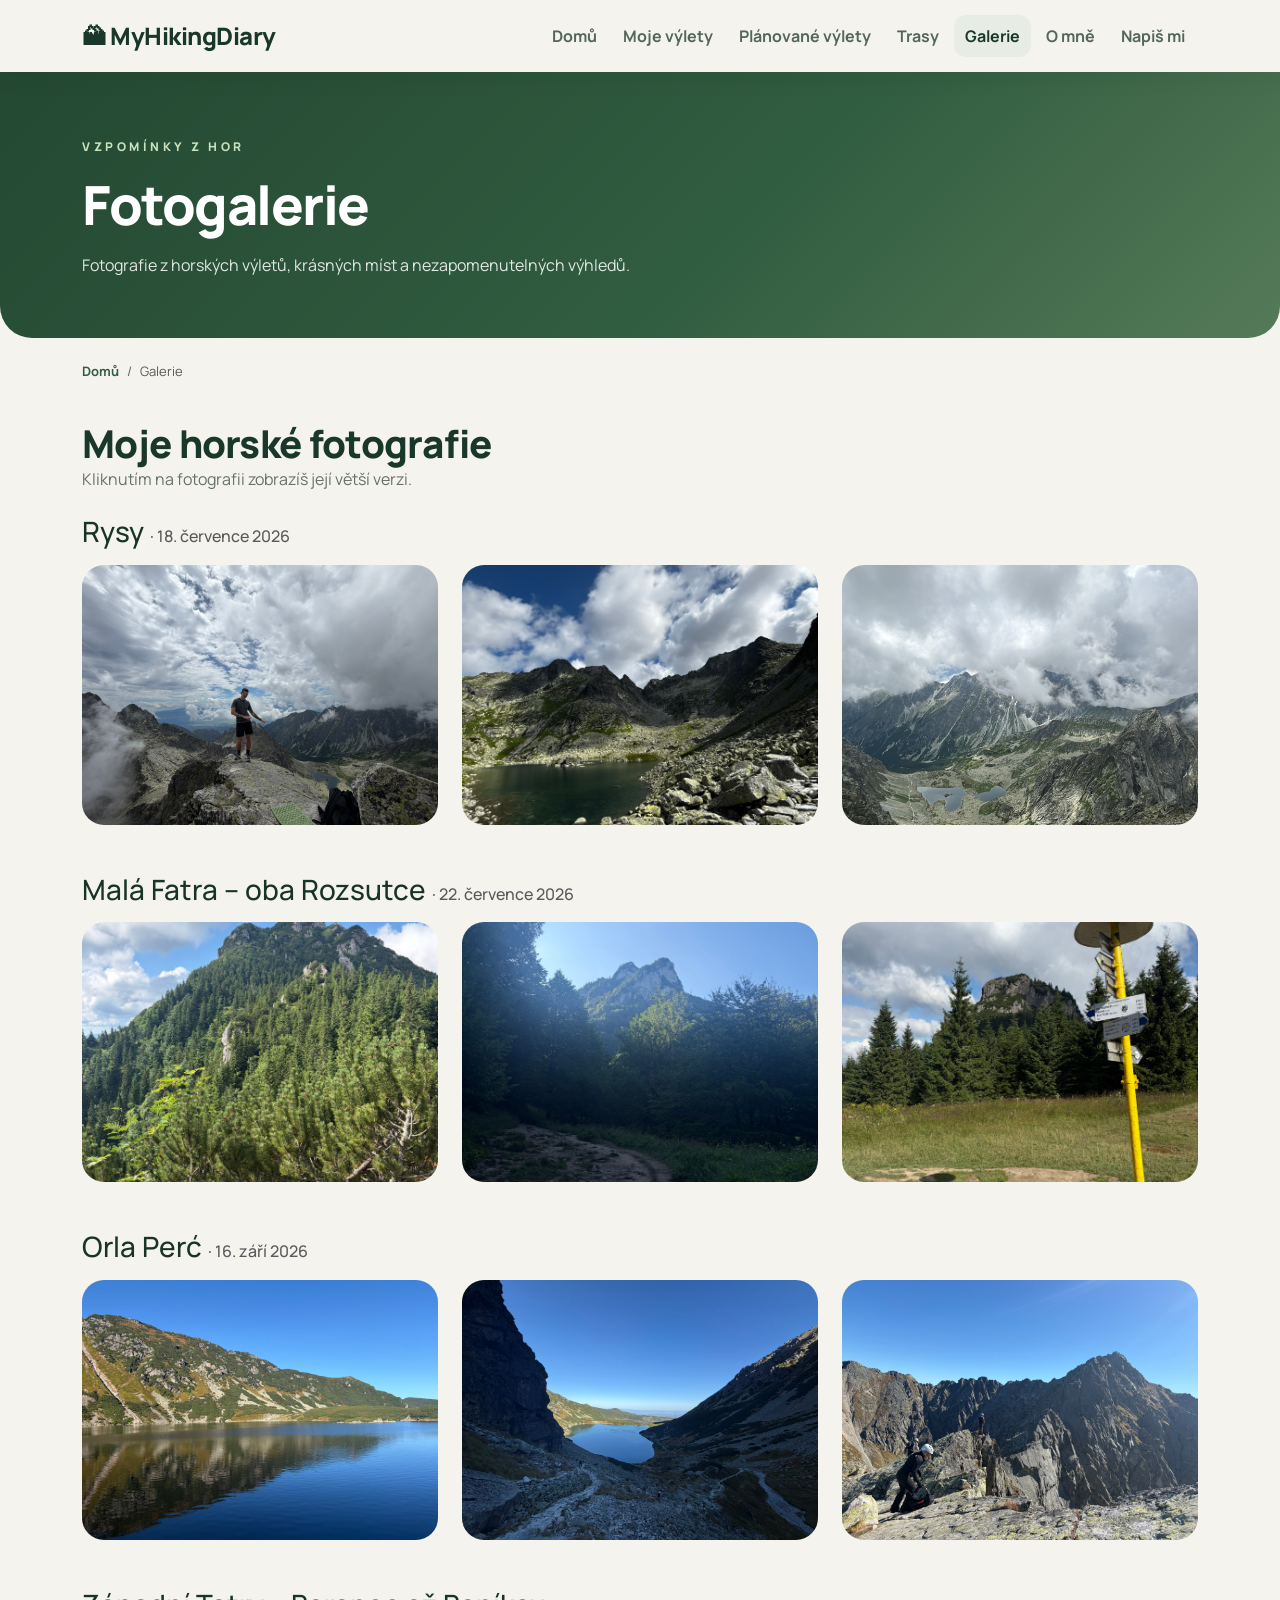
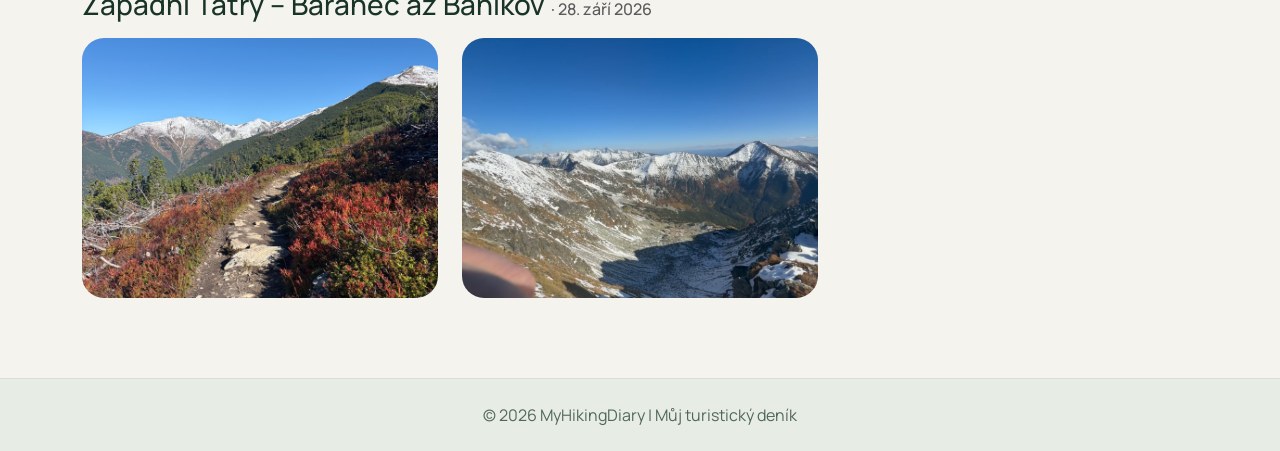
==== commit 80084f4c: "FInalni upravy projektu" ====
--- a/galerie.html
+++ b/galerie.html
@@ -23,36 +23,23 @@
 
     <!-- NAVIGACE -->
     <nav class="navbar navbar-expand-lg navbar-light sticky-top">
-        <div class="container">
-
-            <a class="navbar-brand fw-bold" href="index.html">🏔 MyHikingDiary</a>
-
-            <button class="navbar-toggler" type="button"
-                data-bs-toggle="collapse" data-bs-target="#menu"
-                aria-controls="menu" aria-expanded="false"
-                aria-label="Otevřít navigaci">
-
-                <span class="navbar-toggler-icon"></span>
-            </button>
-
-            <div class="collapse navbar-collapse" id="menu">
-
-                <ul class="navbar-nav ms-auto">
-                    <li class="nav-item"><a class="nav-link" href="index.html">Domů</a></li>
-                    <li class="nav-item"><a class="nav-link" href="vylety.html">Moje výlety</a></li>
-                    <li class="nav-item"><a class="nav-link" href="plany.html">Plánované výlety</a></li>
-                    <li class="nav-item"><a class="nav-link" href="trasy.html">Trasy</a></li>
-                    <li class="nav-item"><a class="nav-link active" href="galerie.html">Galerie</a></li>
-                    <li class="nav-item"><a class="nav-link" href="kontakt.html">O mně</a></li>
-                </ul>
-
-                <a href="plany.html" class="btn btn-success ms-lg-3">
-                    Naplánovat výlet →
-                </a>
-
-            </div>
-        </div>
-    </nav>
+    <div class="container">
+        <a class="navbar-brand fw-bold" href="index.html">🏔 MyHikingDiary</a>
+        <button class="navbar-toggler" type="button" data-bs-toggle="collapse" data-bs-target="#menu" aria-controls="menu" aria-expanded="false" aria-label="Otevřít navigaci">
+            <span class="navbar-toggler-icon"></span>
+        </button>
+        <div class="collapse navbar-collapse" id="menu">
+            <ul class="navbar-nav ms-auto"><li class="nav-item"><a class="nav-link" href="index.html">Domů</a></li>
+<li class="nav-item"><a class="nav-link" href="vylety.html">Moje výlety</a></li>
+<li class="nav-item"><a class="nav-link" href="plany.html">Plánované výlety</a></li>
+<li class="nav-item"><a class="nav-link" href="trasy.html">Trasy</a></li>
+<li class="nav-item"><a class="nav-link active" href="galerie.html">Galerie</a></li>
+<li class="nav-item"><a class="nav-link" href="omne.html">O mně</a></li>
+<li class="nav-item"><a class="nav-link" href="kontakt.html">Napiš mi</a></li>
+</ul>
+        </div>
+    </div>
+</nav>
 
 
     <!-- HLAVIČKA -->
@@ -101,84 +88,96 @@
         </div>
 
 
-        <div class="row g-4">
-
-            <!-- FOTO 1 -->
-            <div class="col-12 col-sm-6 col-lg-4">
-                <button class="gallery-button"
-                    type="button"
-                    data-bs-toggle="modal"
-                    data-bs-target="#photoModal"
-                    data-photo="images/uvod1.jpg"
-                    data-title="Vysoké Tatry"
-                    data-description="Horské panorama Vysokých Tater.">
-
-                    <img src="images/uvod1.jpg"
-                        class="gallery-image"
-                        alt="Vysoké Tatry">
-
-                </button>
-                <h3 class="gallery-caption">Vysoké Tatry</h3>
-            </div>
-
-
-            <!-- FOTO 2 -->
-            <div class="col-12 col-sm-6 col-lg-4">
-                <button class="gallery-button"
-                    type="button"
-                    data-bs-toggle="modal"
-                    data-bs-target="#photoModal"
-                    data-photo="images/uvod2.jpg"
-                    data-title="Beskydy"
-                    data-description="Krásná krajina Moravskoslezských Beskyd.">
-
-                    <img src="images/uvod2.jpg"
-                        class="gallery-image"
-                        alt="Beskydy">
-
-                </button>
-                <h3 class="gallery-caption">Beskydy</h3>
-            </div>
-
-
-            <!-- FOTO 3 -->
-            <div class="col-12 col-sm-6 col-lg-4">
-                <button class="gallery-button"
-                    type="button"
-                    data-bs-toggle="modal"
-                    data-bs-target="#photoModal"
-                    data-photo="images/uvod3.jpg"
-                    data-title="Alpská jezera"
-                    data-description="Horské jezero obklopené alpskými vrcholy.">
-
-                    <img src="images/uvod3.jpg"
-                        class="gallery-image"
-                        alt="Alpské jezero">
-
-                </button>
-                <h3 class="gallery-caption">Alpská jezera</h3>
-            </div>
-
-
-            <!-- FOTO 4 -->
-            <div class="col-12 col-sm-6 col-lg-4">
-                <button class="gallery-button"
-                    type="button"
-                    data-bs-toggle="modal"
-                    data-bs-target="#photoModal"
-                    data-photo="images/uvod4.jpg"
-                    data-title="Grossglockner"
-                    data-description="Horská krajina v okolí Grossglockneru.">
-
-                    <img src="images/uvod4.jpg"
-                        class="gallery-image"
-                        alt="Grossglockner">
-
-                </button>
-                <h3 class="gallery-caption">Grossglockner</h3>
-            </div>
-
-        </div>
+        <!-- RYSY -->
+        <section class="mb-5" aria-labelledby="galerie-rysy">
+            <div class="section-heading mb-3">
+                <h3 id="galerie-rysy">Rysy <span class="text-muted fs-6">· 18. července 2026</span></h3>
+            </div>
+            <div class="row g-4">
+                <div class="col-12 col-sm-6 col-lg-4">
+                    <button class="gallery-button" type="button" data-bs-toggle="modal" data-bs-target="#photoModal" data-photo="images/rysy1.JPEG">
+                        <img src="images/rysy1.JPEG" class="gallery-image" alt="Horská krajina při výstupu na Rysy" loading="lazy">
+                    </button>
+                </div>
+                <div class="col-12 col-sm-6 col-lg-4">
+                    <button class="gallery-button" type="button" data-bs-toggle="modal" data-bs-target="#photoModal" data-photo="images/rysy2.JPEG">
+                        <img src="images/rysy2.JPEG" class="gallery-image" alt="Výhledy z výletu na Rysy" loading="lazy">
+                    </button>
+                </div>
+                <div class="col-12 col-sm-6 col-lg-4">
+                    <button class="gallery-button" type="button" data-bs-toggle="modal" data-bs-target="#photoModal" data-photo="images/rysy3.JPEG">
+                        <img src="images/rysy3.JPEG" class="gallery-image" alt="Scenérie z výletu na Rysy" loading="lazy">
+                    </button>
+                </div>
+            </div>
+        </section>
+
+        <!-- MALÁ FATRA -->
+        <section class="mb-5" aria-labelledby="galerie-fatra">
+            <div class="section-heading mb-3">
+                <h3 id="galerie-fatra">Malá Fatra – oba Rozsutce <span class="text-muted fs-6">· 22. července 2026</span></h3>
+            </div>
+            <div class="row g-4">
+                <div class="col-12 col-sm-6 col-lg-4">
+                    <button class="gallery-button" type="button" data-bs-toggle="modal" data-bs-target="#photoModal" data-photo="images/fatra1.JPEG">
+                        <img src="images/fatra1.JPEG" class="gallery-image" alt="Malá Fatra – horská scenérie" loading="lazy">
+                    </button>
+                </div>
+                <div class="col-12 col-sm-6 col-lg-4">
+                    <button class="gallery-button" type="button" data-bs-toggle="modal" data-bs-target="#photoModal" data-photo="images/fatra2.JPEG">
+                        <img src="images/fatra2.JPEG" class="gallery-image" alt="Výhledy v Malé Fatře" loading="lazy">
+                    </button>
+                </div>
+                <div class="col-12 col-sm-6 col-lg-4">
+                    <button class="gallery-button" type="button" data-bs-toggle="modal" data-bs-target="#photoModal" data-photo="images/fatra3.JPEG">
+                        <img src="images/fatra3.JPEG" class="gallery-image" alt="Příroda Malé Fatry" loading="lazy">
+                    </button>
+                </div>
+            </div>
+        </section>
+
+        <!-- ORLA PERC -->
+        <section class="mb-5" aria-labelledby="galerie-orla">
+            <div class="section-heading mb-3">
+                <h3 id="galerie-orla">Orla Perć <span class="text-muted fs-6">· 16. září 2026</span></h3>
+            </div>
+            <div class="row g-4">
+                <div class="col-12 col-sm-6 col-lg-4">
+                    <button class="gallery-button" type="button" data-bs-toggle="modal" data-bs-target="#photoModal" data-photo="images/perc1.JPEG">
+                        <img src="images/perc1.JPEG" class="gallery-image" alt="Hřebenová trasa Orla Perć" loading="lazy">
+                    </button>
+                </div>
+                <div class="col-12 col-sm-6 col-lg-4">
+                    <button class="gallery-button" type="button" data-bs-toggle="modal" data-bs-target="#photoModal" data-photo="images/perc2.JPEG">
+                        <img src="images/perc2.JPEG" class="gallery-image" alt="Skalnaté štíty na Orla Perć" loading="lazy">
+                    </button>
+                </div>
+                <div class="col-12 col-sm-6 col-lg-4">
+                    <button class="gallery-button" type="button" data-bs-toggle="modal" data-bs-target="#photoModal" data-photo="images/perc3.JPEG">
+                        <img src="images/perc3.JPEG" class="gallery-image" alt="Výhled z trasy Orla Perć" loading="lazy">
+                    </button>
+                </div>
+            </div>
+        </section>
+
+        <!-- ZAPADNI TATRY -->
+        <section class="mb-2" aria-labelledby="galerie-zapadni">
+            <div class="section-heading mb-3">
+                <h3 id="galerie-zapadni">Západní Tatry – Baranec až Baníkov <span class="text-muted fs-6">· 28. září 2026</span></h3>
+            </div>
+            <div class="row g-4">
+                <div class="col-12 col-sm-6 col-lg-4">
+                    <button class="gallery-button" type="button" data-bs-toggle="modal" data-bs-target="#photoModal" data-photo="images/zapadni1.JPEG">
+                        <img src="images/zapadni1.JPEG" class="gallery-image" alt="Hřeben Západních Tater" loading="lazy">
+                    </button>
+                </div>
+                <div class="col-12 col-sm-6 col-lg-4">
+                    <button class="gallery-button" type="button" data-bs-toggle="modal" data-bs-target="#photoModal" data-photo="images/zapadni2.png">
+                        <img src="images/zapadni2.png" class="gallery-image" alt="Zimní podmínky v Západních Tatrách" loading="lazy">
+                    </button>
+                </div>
+            </div>
+        </section>
 
     </main>
 
@@ -209,7 +208,6 @@
                         class="modal-photo"
                         alt="Zvětšená fotografie">
 
-                    <p id="modalDescription" class="mt-3 mb-0"></p>
 
                 </div>
 
@@ -245,13 +243,9 @@
             const button = event.relatedTarget;
 
             const photo = button.getAttribute('data-photo');
-            const title = button.getAttribute('data-title');
-            const description = button.getAttribute('data-description');
-
             document.getElementById('modalPhoto').src = photo;
-            document.getElementById('modalPhoto').alt = title;
-            document.getElementById('photoModalTitle').textContent = title;
-            document.getElementById('modalDescription').textContent = description;
+            document.getElementById('modalPhoto').alt = 'Zvětšená fotografie z horského výletu';
+            document.getElementById('photoModalTitle').textContent = 'Fotografie';
 
         });
     </script>
--- a/css/style.css
+++ b/css/style.css
@@ -1180,3 +1180,130 @@
     margin-top: -4px;
     pointer-events: none;
 }
+
+
+/* KARTY OSOBNÍHO TURISTICKÉHO DENÍKU */
+.hike-diary-card {
+    border: 1px solid rgba(25, 55, 43, .10);
+    border-radius: 24px;
+    background: #fff;
+}
+.hike-photo-carousel,
+.hike-photo-carousel .carousel-inner,
+.hike-photo-carousel .carousel-item {
+    border-radius: 24px 24px 0 0;
+    overflow: hidden;
+}
+.hike-photo-carousel .carousel-item img {
+    display: block;
+    width: 100%;
+    height: 310px;
+    object-fit: cover;
+}
+.hike-photo-carousel .carousel-control-prev,
+.hike-photo-carousel .carousel-control-next {
+    width: 13%;
+    opacity: .9;
+}
+.hike-photo-carousel .carousel-control-prev-icon,
+.hike-photo-carousel .carousel-control-next-icon {
+    background-color: rgba(16, 40, 32, .55);
+    border-radius: 50%;
+    background-size: 55%;
+    padding: 18px;
+}
+.hike-photo-carousel .carousel-indicators {
+    margin-bottom: 12px;
+}
+.hike-photo-carousel .carousel-indicators [data-bs-target] {
+    width: 8px;
+    height: 8px;
+    border: 0;
+    border-radius: 50%;
+    margin: 0 5px;
+}
+.hike-date {
+    color: var(--muted);
+    font-size: 13px;
+    font-weight: 700;
+}
+.hike-stats {
+    display: flex;
+    gap: 12px;
+    margin-top: 18px;
+}
+.hike-stats > div {
+    flex: 1;
+    display: flex;
+    flex-direction: column;
+    gap: 2px;
+    padding: 13px 16px;
+    border-radius: 16px;
+    background: #eef1e9;
+}
+.hike-stats strong {
+    color: var(--forest);
+    font-size: 22px;
+    font-weight: 800;
+    letter-spacing: -.5px;
+}
+.hike-stats span {
+    color: var(--muted);
+    font-size: 12px;
+    font-weight: 700;
+}
+.hike-diary-card .card-body {
+    padding: 24px;
+}
+.hike-diary-card .card-text {
+    font-size: 14px;
+    line-height: 1.8;
+}
+.hike-extra-note {
+    color: var(--muted);
+    font-size: 12px;
+    font-weight: 700;
+}
+@media (max-width: 575.98px) {
+    .hike-photo-carousel .carousel-item img {
+        height: 245px;
+    }
+    .hike-diary-card .card-body {
+        padding: 19px;
+    }
+    .hike-stats strong {
+        font-size: 19px;
+    }
+}
+
+
+/* Pevná navigační tlačítka O mně a Napiš mi – stejný vzhled na všech stránkách */
+.navbar-actions .btn {
+    display: inline-flex;
+    align-items: center;
+    justify-content: center;
+    min-height: 40px;
+    border: 1px solid var(--forest) !important;
+    border-radius: 14px;
+    padding: 10px 17px;
+    color: var(--forest) !important;
+    background: transparent !important;
+    font-weight: 700;
+    line-height: 1.2;
+    white-space: nowrap;
+    text-decoration: none;
+    box-shadow: none !important;
+}
+.navbar-actions .btn:hover,
+.navbar-actions .btn:focus-visible {
+    color: #fff !important;
+    background: var(--forest) !important;
+    border-color: var(--forest) !important;
+}
+@media (max-width: 991.98px) {
+    .navbar-actions {
+        margin: 12px 0 4px;
+        justify-content: flex-start;
+        flex-wrap: wrap;
+    }
+}
